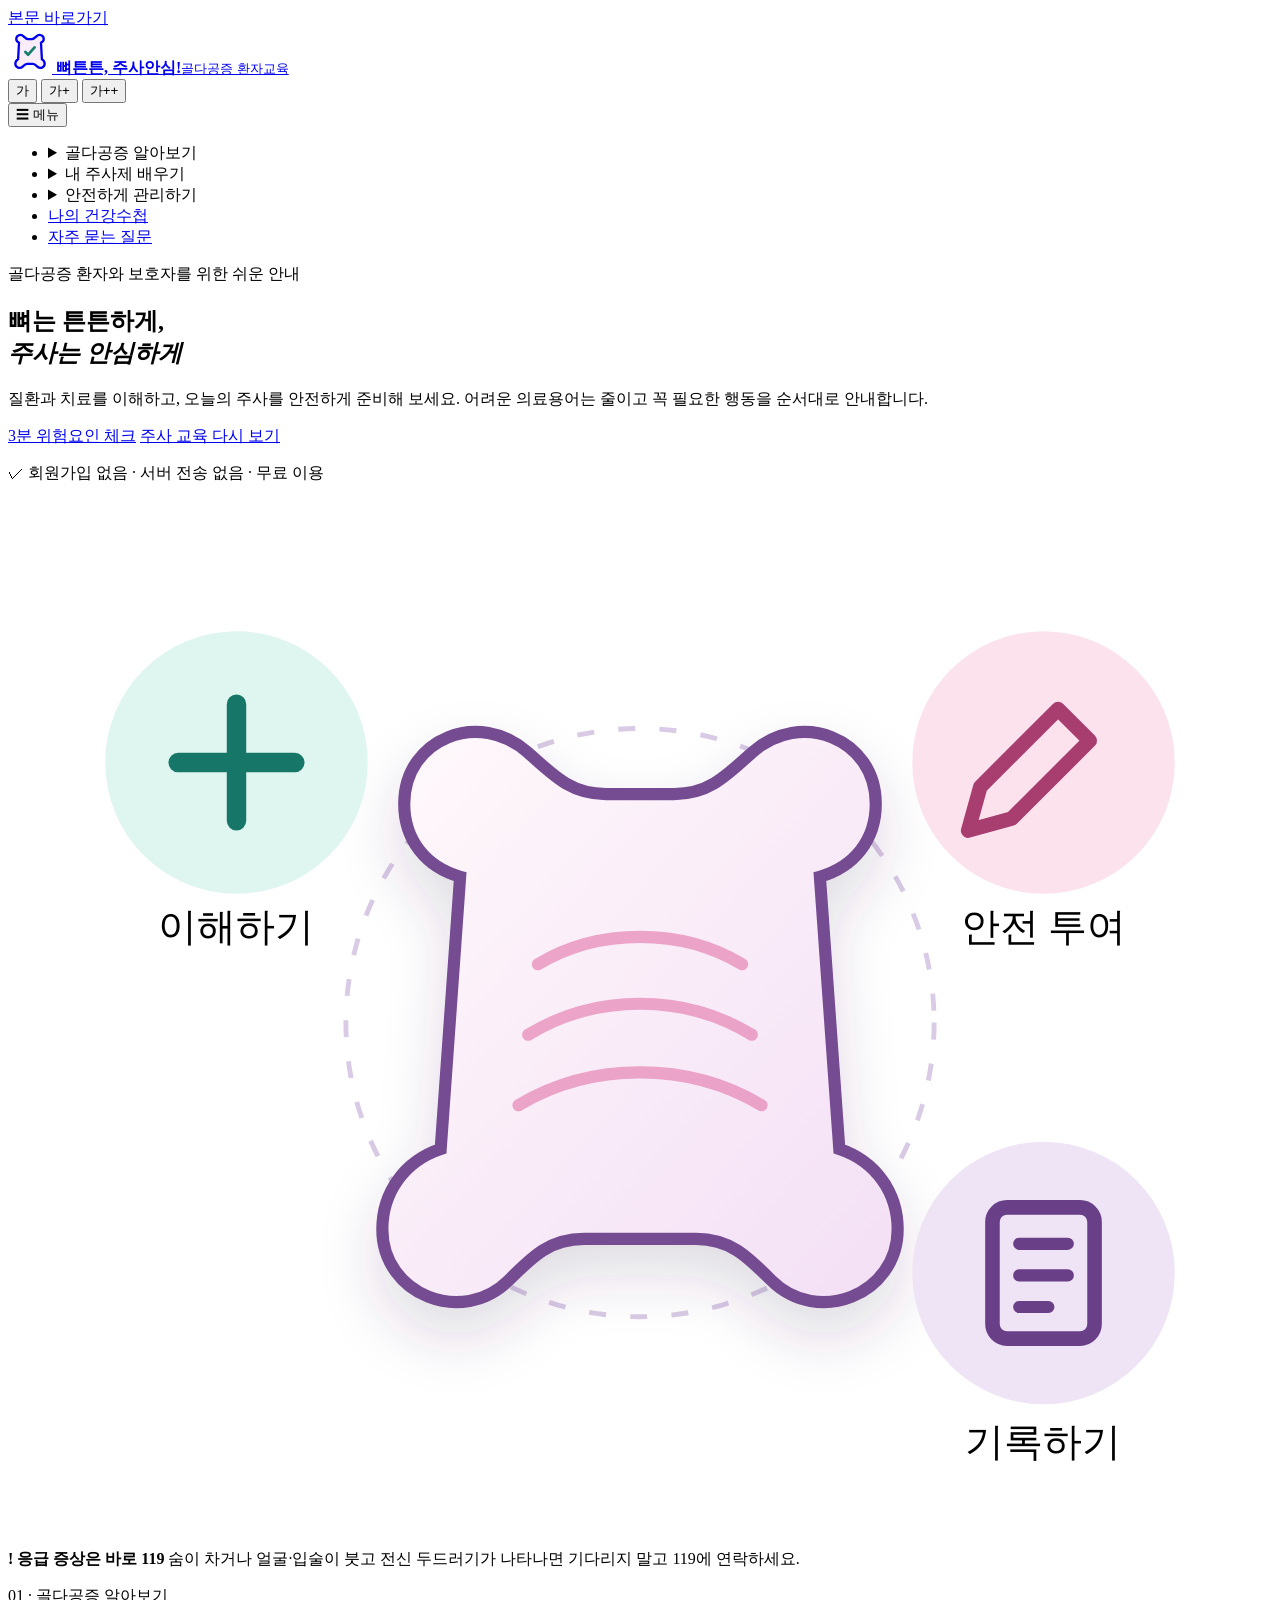
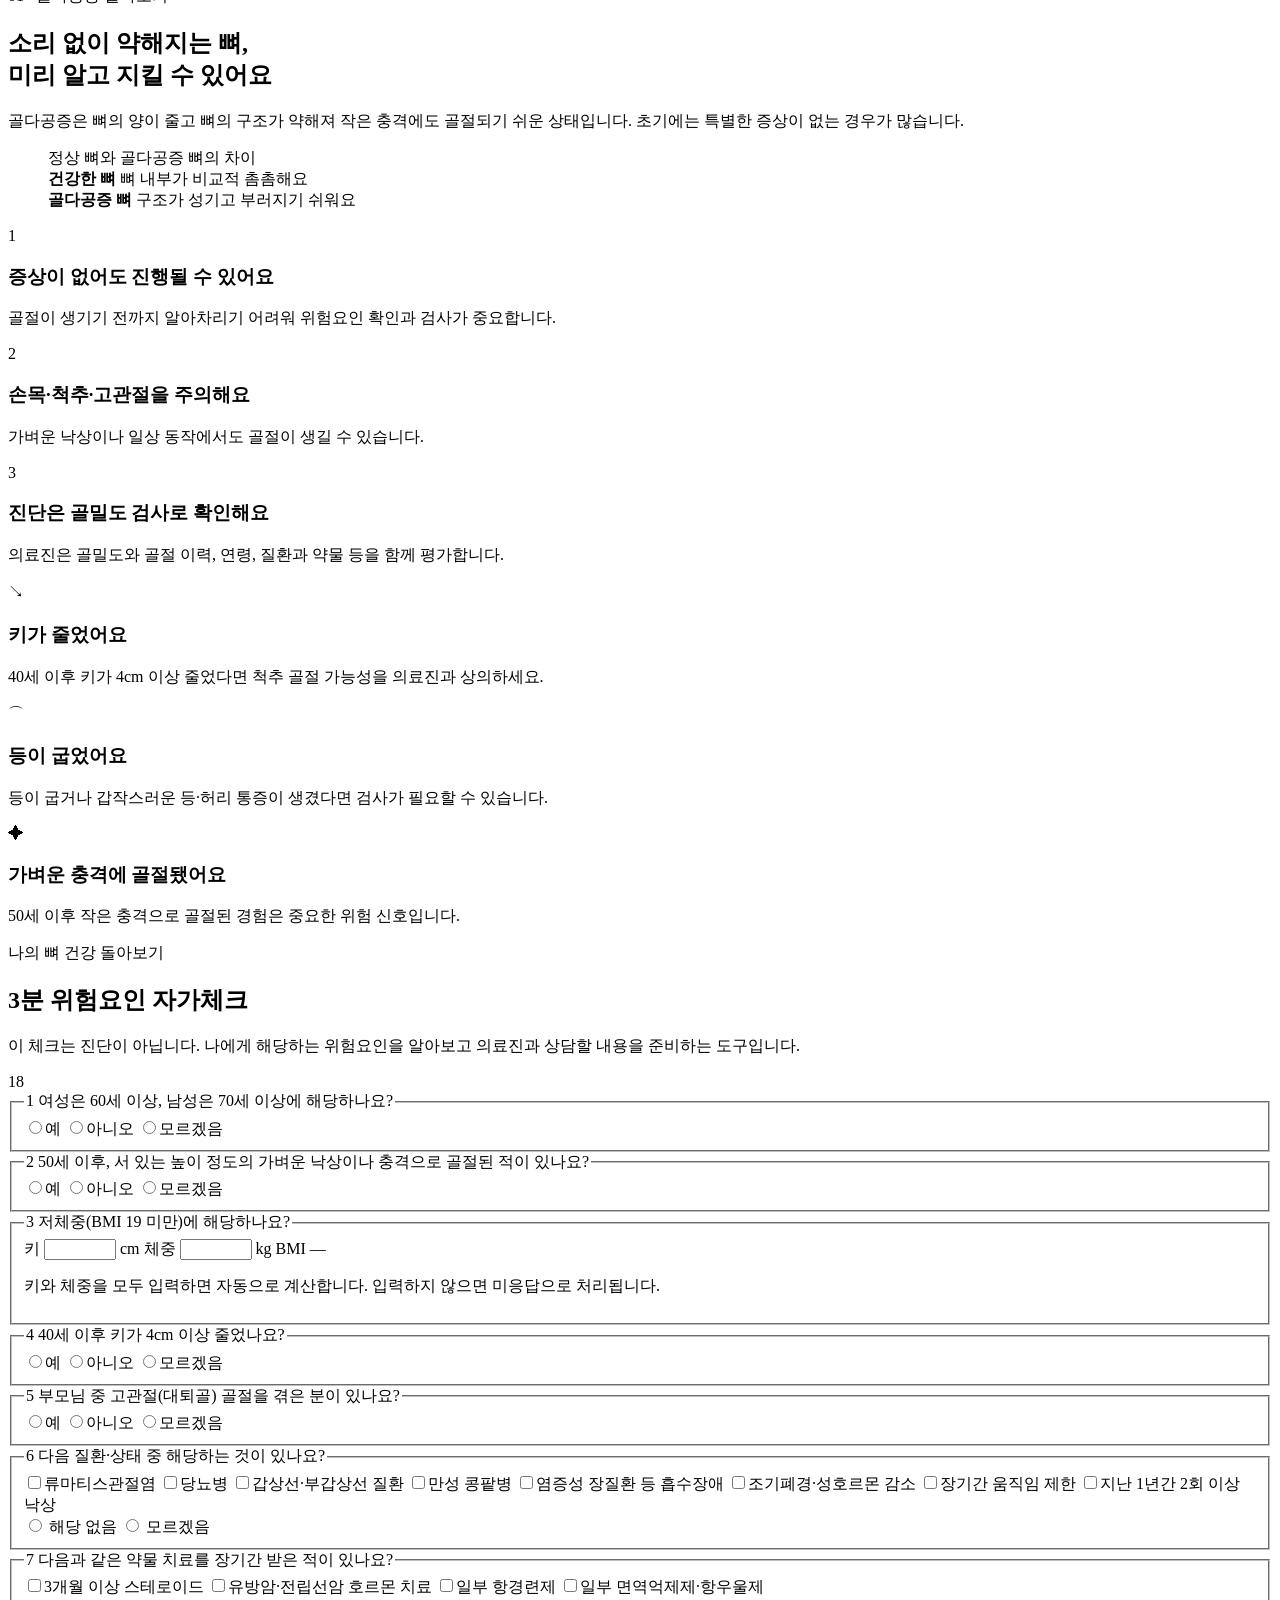
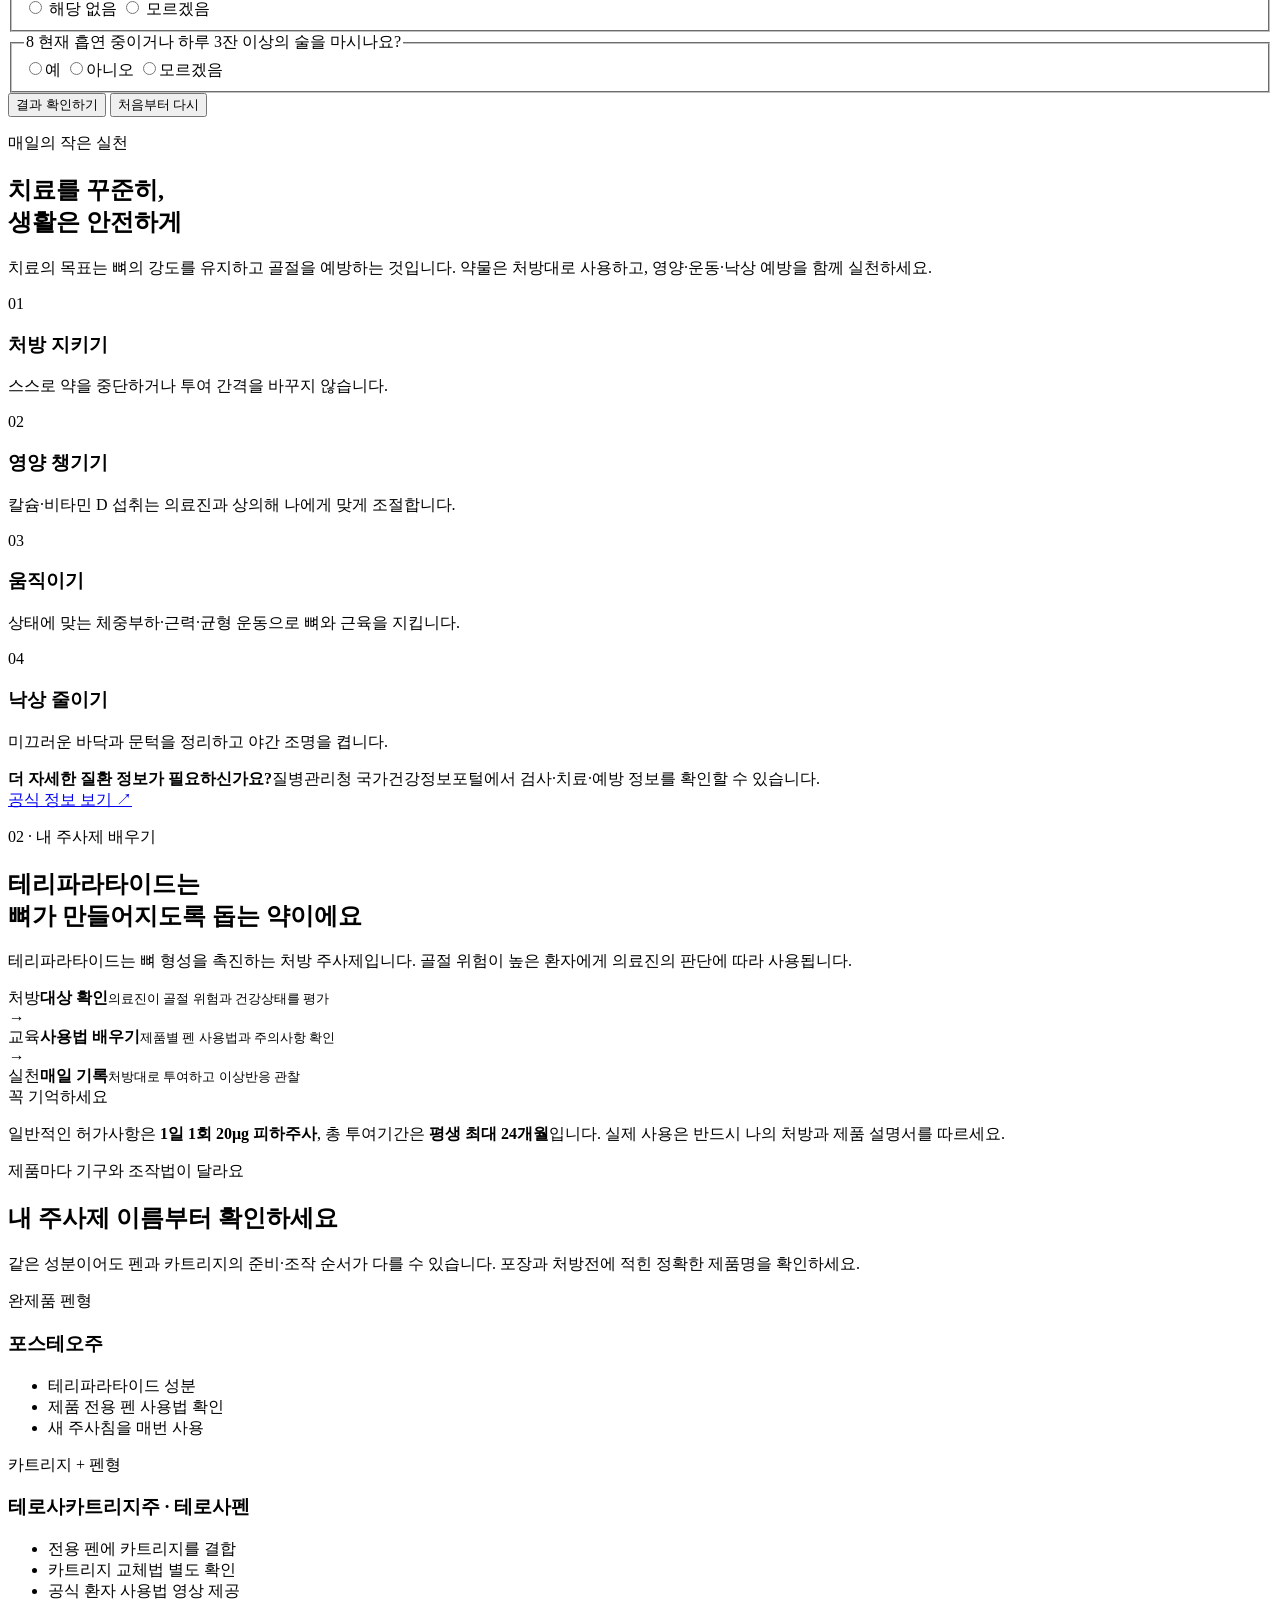
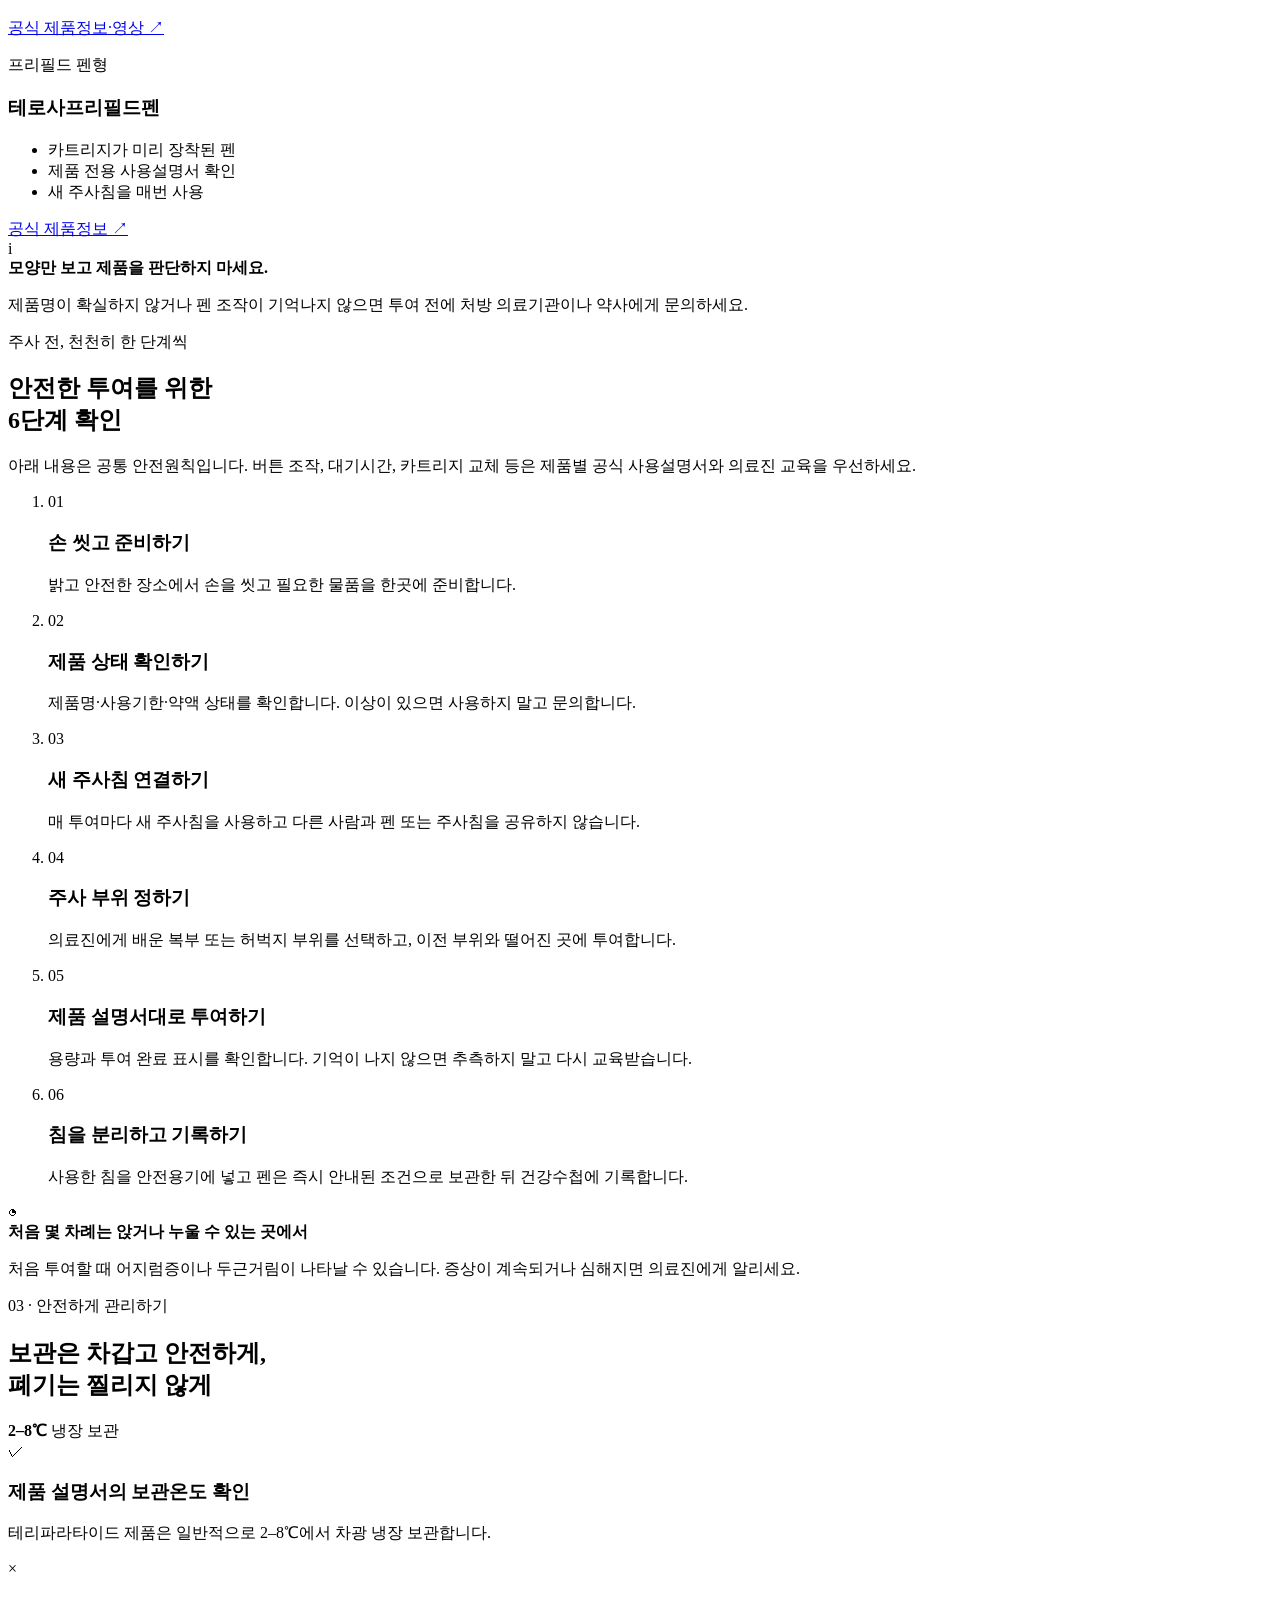
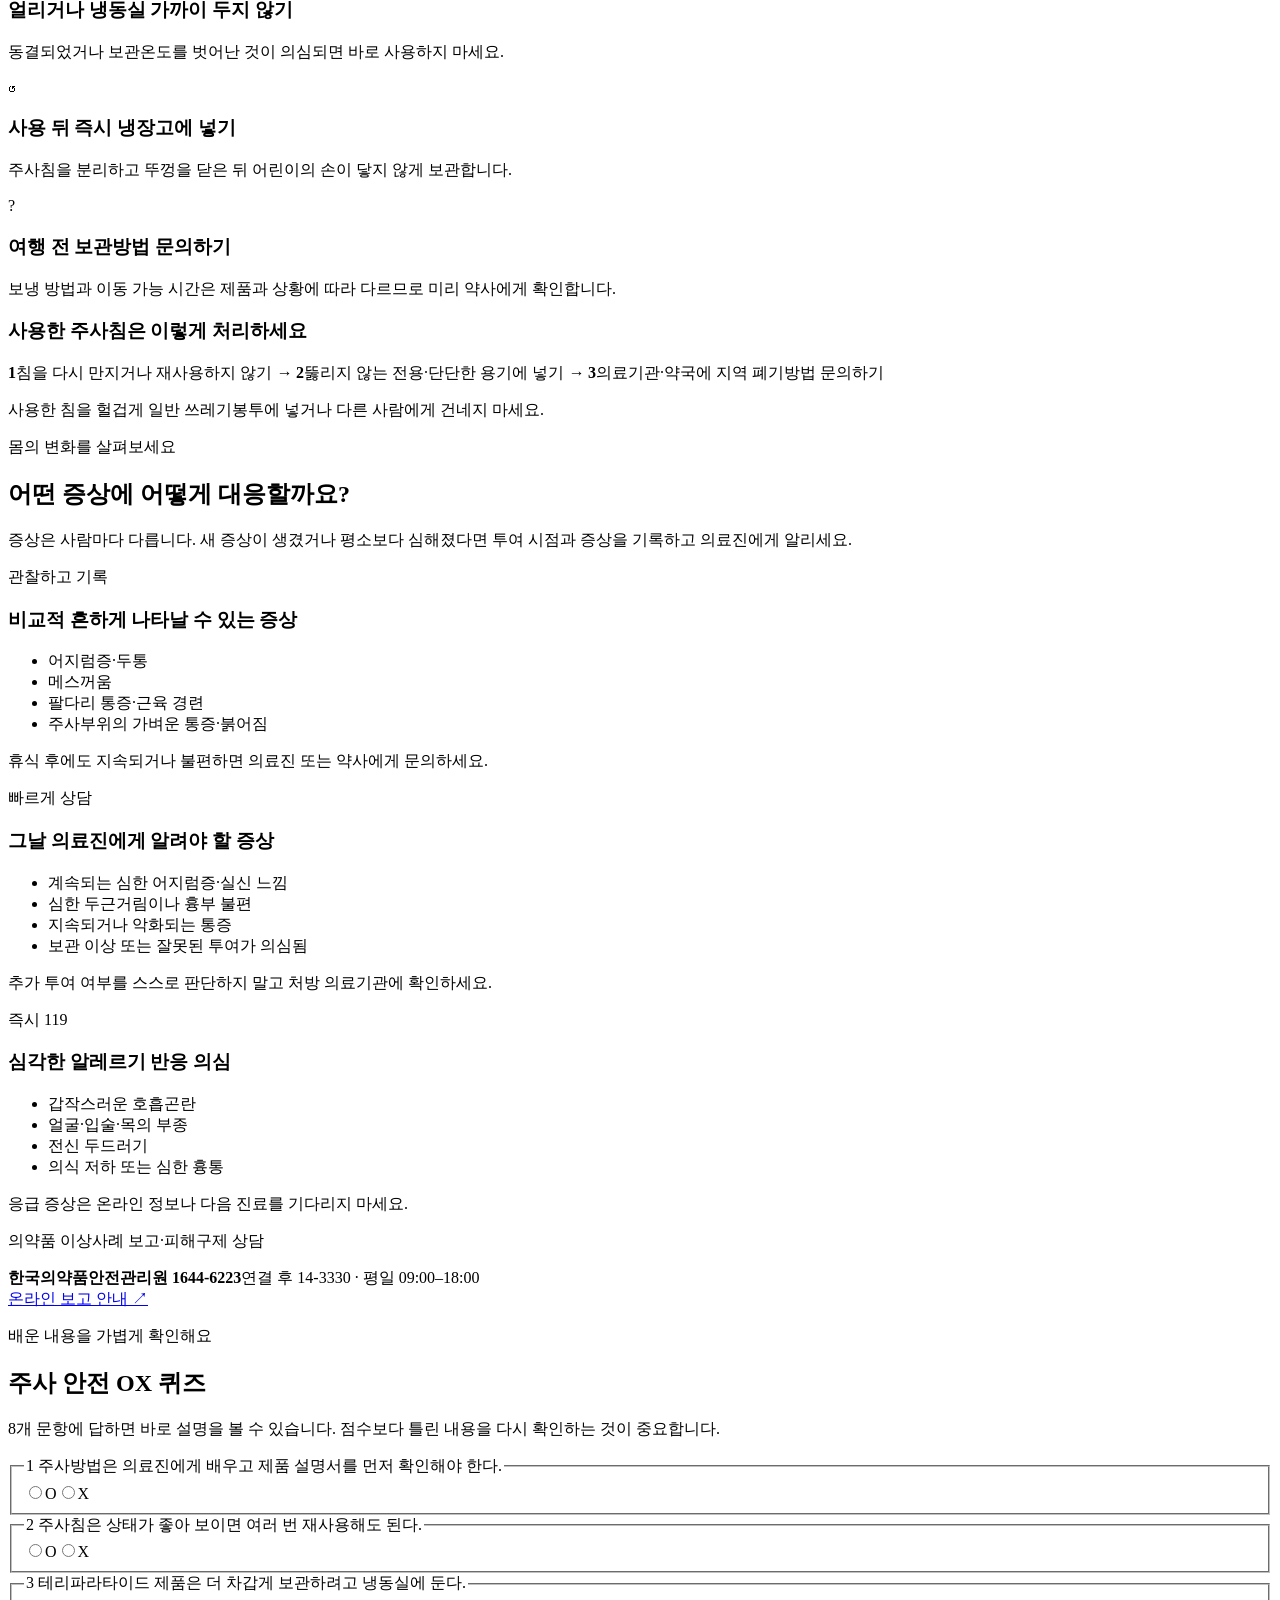
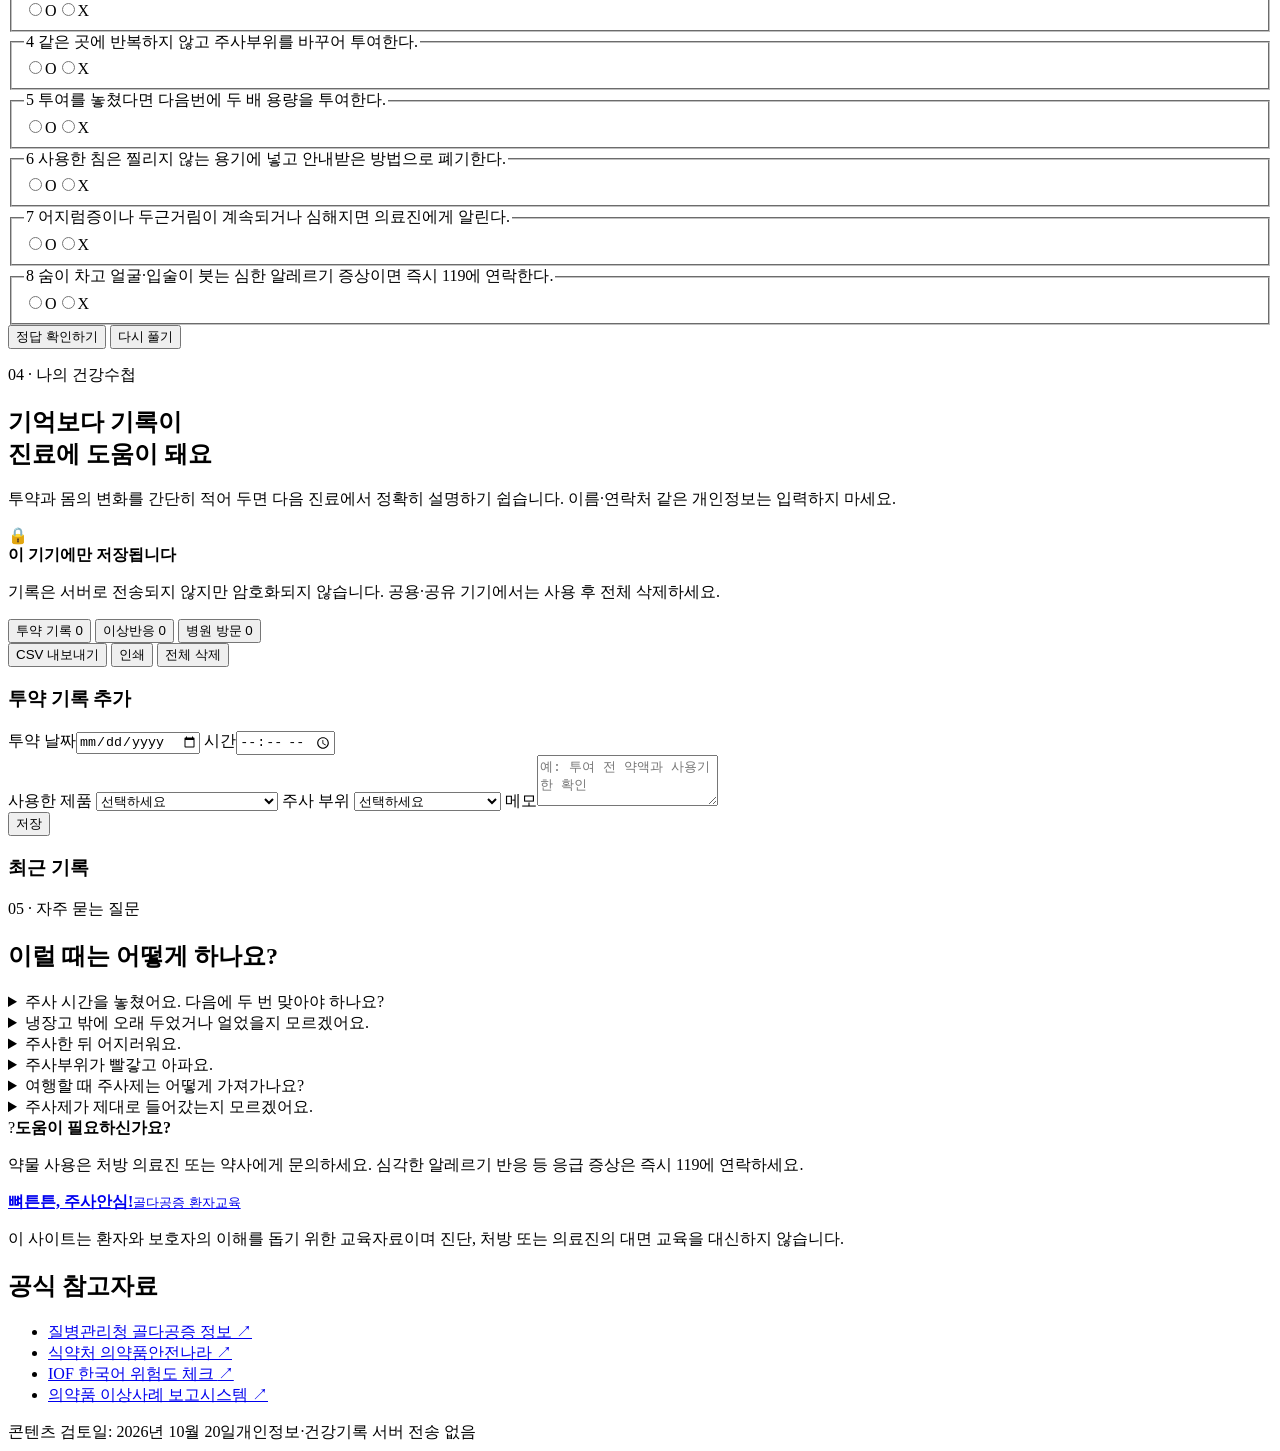
==== index.html @ 43f4665b "Add patient education page" ====
<!doctype html>
<html lang="ko">
<head>
  <meta charset="utf-8">
  <meta name="viewport" content="width=device-width, initial-scale=1">
  <meta name="description" content="골다공증과 테리파라타이드 자가주사 치료를 이해하고, 위험요인과 교육내용을 확인하며 건강기록을 관리하는 환자교육 사이트입니다.">
  <meta name="theme-color" content="#693f87">
  <meta name="color-scheme" content="light">
  <meta http-equiv="Content-Security-Policy" content="default-src 'self'; img-src 'self' data:; style-src 'self'; script-src 'self'; object-src 'none'; base-uri 'self'; form-action 'self'">
  <title>뼈튼튼, 주사안심! | 골다공증 환자교육</title>
  <link rel="icon" href="./assets/favicon.svg" type="image/svg+xml">
  <link rel="stylesheet" href="./assets/styles.css?v=20261020">
  <script src="./assets/app.js?v=20261020" defer></script>
</head>
<body>
  <a class="skip-link" href="#main-content">본문 바로가기</a>

  <header class="site-header">
    <div class="utility-bar shell">
      <a class="brand" href="#top" aria-label="뼈튼튼, 주사안심! 처음으로">
        <svg aria-hidden="true" viewBox="0 0 48 48" width="44" height="44">
          <path d="M17 8c-3-3-8-1-8 3 0 2 1 3 3 4l-1 18c-2 1-3 3-3 5 0 4 5 6 8 3 2-2 3-3 5-3h6c2 0 3 1 5 3 3 3 8 1 8-3 0-2-1-4-3-5l-1-18c2-1 3-2 3-4 0-4-5-6-8-3-2 2-3 3-5 3h-4c-2 0-3-1-5-3Z" fill="#f8edf9" stroke="currentColor" stroke-width="2.5"/>
          <path d="m19 25 3 3 7-8" fill="none" stroke="#19806d" stroke-width="3" stroke-linecap="round" stroke-linejoin="round"/>
        </svg>
        <span><strong>뼈튼튼, 주사안심!</strong><small>골다공증 환자교육</small></span>
      </a>

      <div class="page-tools" aria-label="화면 및 음성 도구">
        <div class="font-tools" role="group" aria-label="글자 크기">
          <button type="button" data-font-size="normal" aria-pressed="true">가</button>
          <button type="button" data-font-size="large" aria-pressed="false">가+</button>
          <button type="button" data-font-size="xlarge" aria-pressed="false">가++</button>
        </div>
        <button type="button" class="speak-button" id="speak-button" hidden>
          <span aria-hidden="true">🔊</span> 현재 내용 읽기
        </button>
        <button type="button" class="speak-stop" id="speak-stop" hidden>읽기 중지</button>
      </div>
    </div>

    <div class="nav-wrap">
      <div class="shell nav-inner">
        <button type="button" class="menu-toggle" id="menu-toggle" aria-expanded="false" aria-controls="primary-navigation">
          <span aria-hidden="true">☰</span> 메뉴
        </button>
        <nav id="primary-navigation" class="primary-nav" aria-label="주요 메뉴">
          <ul>
            <li>
              <details>
                <summary>골다공증 알아보기</summary>
                <div class="nav-submenu">
                  <a href="#understand">골다공증 이해하기</a>
                  <a href="#risk-check">나의 위험요인 확인</a>
                  <a href="#prevention">예방과 치료</a>
                </div>
              </details>
            </li>
            <li>
              <details>
                <summary>내 주사제 배우기</summary>
                <div class="nav-submenu">
                  <a href="#medicine">테리파라타이드란?</a>
                  <a href="#products">내 주사제 확인</a>
                  <a href="#injection">안전한 투여 순서</a>
                </div>
              </details>
            </li>
            <li>
              <details>
                <summary>안전하게 관리하기</summary>
                <div class="nav-submenu">
                  <a href="#storage">보관과 폐기</a>
                  <a href="#reactions">이상반응 관찰</a>
                  <a href="#knowledge-check">교육내용 확인</a>
                </div>
              </details>
            </li>
            <li><a class="nav-direct" href="#journal">나의 건강수첩</a></li>
            <li><a class="nav-direct" href="#faq">자주 묻는 질문</a></li>
          </ul>
        </nav>
      </div>
    </div>
  </header>

  <main id="main-content">
    <section class="hero" id="top" data-speak-title="처음 안내">
      <div class="shell hero-grid">
        <div class="hero-copy">
          <p class="eyebrow">골다공증 환자와 보호자를 위한 쉬운 안내</p>
          <h1>뼈는 튼튼하게,<br><em>주사는 안심하게</em></h1>
          <p class="hero-lead">질환과 치료를 이해하고, 오늘의 주사를 안전하게 준비해 보세요. 어려운 의료용어는 줄이고 꼭 필요한 행동을 순서대로 안내합니다.</p>
          <div class="hero-actions">
            <a class="button primary" href="#risk-check">3분 위험요인 체크</a>
            <a class="button secondary" href="#injection">주사 교육 다시 보기</a>
          </div>
          <p class="hero-note"><span aria-hidden="true">✓</span> 회원가입 없음 · 서버 전송 없음 · 무료 이용</p>
        </div>

        <div class="hero-visual" aria-label="튼튼한 뼈를 지키는 세 가지 행동을 나타낸 그림">
          <svg viewBox="0 0 520 430" role="img" aria-labelledby="hero-visual-title hero-visual-desc">
            <title id="hero-visual-title">뼈 건강 관리 안내</title>
            <desc id="hero-visual-desc">뼈 모양을 중심으로 이해하기, 안전하게 투여하기, 기록하기가 연결되어 있습니다.</desc>
            <defs>
              <linearGradient id="boneFill" x1="0" y1="0" x2="1" y2="1">
                <stop offset="0" stop-color="#fff9fb"/>
                <stop offset="1" stop-color="#f3dff5"/>
              </linearGradient>
              <filter id="shadow" x="-20%" y="-20%" width="140%" height="140%">
                <feDropShadow dx="0" dy="12" stdDeviation="12" flood-color="#412a57" flood-opacity=".16"/>
              </filter>
            </defs>
            <circle cx="260" cy="215" r="146" fill="#fff" opacity=".74"/>
            <circle cx="260" cy="215" r="121" fill="none" stroke="#d9cae5" stroke-width="2" stroke-dasharray="7 10"/>
            <g filter="url(#shadow)">
              <path d="M214 104c-20-18-51-6-51 21 0 15 9 26 23 30l-8 112c-15 5-24 18-24 33 0 27 33 40 52 21 10-10 17-17 31-17h46c14 0 21 7 31 17 19 19 52 6 52-21 0-15-9-28-24-33l-8-112c14-4 23-15 23-30 0-27-31-39-51-21-11 10-18 17-32 17h-28c-14 0-21-7-32-17Z" fill="url(#boneFill)" stroke="#754b91" stroke-width="5"/>
              <path d="M218 191c25-15 59-15 84 0M214 220c28-17 64-17 92 0M210 249c30-18 70-18 100 0" fill="none" stroke="#e78bb8" stroke-width="5" stroke-linecap="round" opacity=".75"/>
            </g>
            <g class="hero-badge">
              <circle cx="94" cy="108" r="54" fill="#dff5f0"/>
              <path d="M70 108h48M94 84v48" stroke="#167768" stroke-width="8" stroke-linecap="round"/>
              <text x="94" y="181" text-anchor="middle">이해하기</text>
            </g>
            <g class="hero-badge">
              <circle cx="426" cy="108" r="54" fill="#fce2ed"/>
              <path d="m400 118 32-32 13 13-32 32-18 5Z" fill="none" stroke="#a83d70" stroke-width="6" stroke-linejoin="round"/>
              <text x="426" y="181" text-anchor="middle">안전 투여</text>
            </g>
            <g class="hero-badge">
              <circle cx="426" cy="318" r="54" fill="#eee4f6"/>
              <rect x="405" y="291" width="42" height="54" rx="6" fill="none" stroke="#693f87" stroke-width="6"/>
              <path d="M416 306h20M416 319h20M416 332h12" stroke="#693f87" stroke-width="5" stroke-linecap="round"/>
              <text x="426" y="393" text-anchor="middle">기록하기</text>
            </g>
          </svg>
        </div>
      </div>
      <div class="shell emergency-strip" role="note">
        <strong><span aria-hidden="true">!</span> 응급 증상은 바로 119</strong>
        <span>숨이 차거나 얼굴·입술이 붓고 전신 두드러기가 나타나면 기다리지 말고 119에 연락하세요.</span>
      </div>
    </section>

    <section class="section section-blue" id="understand" data-speak-title="골다공증 이해하기">
      <div class="shell">
        <div class="section-heading">
          <p class="section-kicker">01 · 골다공증 알아보기</p>
          <h2>소리 없이 약해지는 뼈,<br>미리 알고 지킬 수 있어요</h2>
          <p>골다공증은 뼈의 양이 줄고 뼈의 구조가 약해져 작은 충격에도 골절되기 쉬운 상태입니다. 초기에는 특별한 증상이 없는 경우가 많습니다.</p>
        </div>

        <div class="bone-explainer">
          <figure class="bone-compare">
            <figcaption>정상 뼈와 골다공증 뼈의 차이</figcaption>
            <div class="bone-samples">
              <div>
                <div class="bone-sample healthy" aria-label="촘촘한 구조의 정상 뼈 모식도"></div>
                <strong>건강한 뼈</strong>
                <span>뼈 내부가 비교적 촘촘해요</span>
              </div>
              <div>
                <div class="bone-sample porous" aria-label="구멍이 크고 성긴 골다공증 뼈 모식도"></div>
                <strong>골다공증 뼈</strong>
                <span>구조가 성기고 부러지기 쉬워요</span>
              </div>
            </div>
          </figure>

          <div class="key-facts">
            <article>
              <span class="fact-number">1</span>
              <div><h3>증상이 없어도 진행될 수 있어요</h3><p>골절이 생기기 전까지 알아차리기 어려워 위험요인 확인과 검사가 중요합니다.</p></div>
            </article>
            <article>
              <span class="fact-number">2</span>
              <div><h3>손목·척추·고관절을 주의해요</h3><p>가벼운 낙상이나 일상 동작에서도 골절이 생길 수 있습니다.</p></div>
            </article>
            <article>
              <span class="fact-number">3</span>
              <div><h3>진단은 골밀도 검사로 확인해요</h3><p>의료진은 골밀도와 골절 이력, 연령, 질환과 약물 등을 함께 평가합니다.</p></div>
            </article>
          </div>
        </div>

        <div class="symptom-grid">
          <article class="signal-card">
            <span class="signal-icon" aria-hidden="true">↘</span>
            <h3>키가 줄었어요</h3>
            <p>40세 이후 키가 4cm 이상 줄었다면 척추 골절 가능성을 의료진과 상의하세요.</p>
          </article>
          <article class="signal-card">
            <span class="signal-icon" aria-hidden="true">⌒</span>
            <h3>등이 굽었어요</h3>
            <p>등이 굽거나 갑작스러운 등·허리 통증이 생겼다면 검사가 필요할 수 있습니다.</p>
          </article>
          <article class="signal-card">
            <span class="signal-icon" aria-hidden="true">✦</span>
            <h3>가벼운 충격에 골절됐어요</h3>
            <p>50세 이후 작은 충격으로 골절된 경험은 중요한 위험 신호입니다.</p>
          </article>
        </div>
      </div>
    </section>

    <section class="section risk-section" id="risk-check" data-speak-title="골다공증 위험요인 자가체크">
      <div class="shell narrow-shell">
        <div class="section-heading centered">
          <p class="section-kicker">나의 뼈 건강 돌아보기</p>
          <h2>3분 위험요인 자가체크</h2>
          <p>이 체크는 진단이 아닙니다. 나에게 해당하는 위험요인을 알아보고 의료진과 상담할 내용을 준비하는 도구입니다.</p>
        </div>

        <form id="risk-form" class="check-form" novalidate>
          <div class="check-progress" aria-hidden="true"><span>1</span><i></i><span>8</span></div>

          <fieldset class="question-card" data-risk-question data-label="연령">
            <legend><span>1</span> 여성은 60세 이상, 남성은 70세 이상에 해당하나요?</legend>
            <div class="segmented-control">
              <label><input type="radio" name="risk-age" value="yes"><span>예</span></label>
              <label><input type="radio" name="risk-age" value="no"><span>아니오</span></label>
              <label><input type="radio" name="risk-age" value="unknown"><span>모르겠음</span></label>
            </div>
          </fieldset>

          <fieldset class="question-card" data-risk-question data-label="50세 이후 골절 경험">
            <legend><span>2</span> 50세 이후, 서 있는 높이 정도의 가벼운 낙상이나 충격으로 골절된 적이 있나요?</legend>
            <div class="segmented-control">
              <label><input type="radio" name="risk-fracture" value="yes"><span>예</span></label>
              <label><input type="radio" name="risk-fracture" value="no"><span>아니오</span></label>
              <label><input type="radio" name="risk-fracture" value="unknown"><span>모르겠음</span></label>
            </div>
          </fieldset>

          <fieldset class="question-card bmi-question" data-risk-question data-label="저체중(BMI 19 미만)" data-type="bmi">
            <legend><span>3</span> 저체중(BMI 19 미만)에 해당하나요?</legend>
            <div class="bmi-inputs">
              <label>키 <span><input type="number" id="height-cm" min="80" max="250" step="0.1" inputmode="decimal" aria-describedby="bmi-help"> cm</span></label>
              <label>체중 <span><input type="number" id="weight-kg" min="20" max="300" step="0.1" inputmode="decimal" aria-describedby="bmi-help"> kg</span></label>
              <output id="bmi-output" for="height-cm weight-kg">BMI —</output>
            </div>
            <p class="field-help" id="bmi-help">키와 체중을 모두 입력하면 자동으로 계산합니다. 입력하지 않으면 미응답으로 처리됩니다.</p>
            <p class="field-error" id="bmi-error" role="alert" hidden></p>
          </fieldset>

          <fieldset class="question-card" data-risk-question data-label="40세 이후 4cm 이상 키 감소">
            <legend><span>4</span> 40세 이후 키가 4cm 이상 줄었나요?</legend>
            <div class="segmented-control">
              <label><input type="radio" name="risk-height-loss" value="yes"><span>예</span></label>
              <label><input type="radio" name="risk-height-loss" value="no"><span>아니오</span></label>
              <label><input type="radio" name="risk-height-loss" value="unknown"><span>모르겠음</span></label>
            </div>
          </fieldset>

          <fieldset class="question-card" data-risk-question data-label="부모님의 고관절 골절">
            <legend><span>5</span> 부모님 중 고관절(대퇴골) 골절을 겪은 분이 있나요?</legend>
            <div class="segmented-control">
              <label><input type="radio" name="risk-parent" value="yes"><span>예</span></label>
              <label><input type="radio" name="risk-parent" value="no"><span>아니오</span></label>
              <label><input type="radio" name="risk-parent" value="unknown"><span>모르겠음</span></label>
            </div>
          </fieldset>

          <fieldset class="question-card multi-question" data-risk-question data-label="관련 질환 또는 잦은 낙상" data-type="checkboxes">
            <legend><span>6</span> 다음 질환·상태 중 해당하는 것이 있나요?</legend>
            <div class="checkbox-grid">
              <label><input type="checkbox" value="류마티스관절염"><span>류마티스관절염</span></label>
              <label><input type="checkbox" value="당뇨병"><span>당뇨병</span></label>
              <label><input type="checkbox" value="갑상선·부갑상선 질환"><span>갑상선·부갑상선 질환</span></label>
              <label><input type="checkbox" value="만성 콩팥병"><span>만성 콩팥병</span></label>
              <label><input type="checkbox" value="소화기 흡수장애"><span>염증성 장질환 등 흡수장애</span></label>
              <label><input type="checkbox" value="조기폐경·성호르몬 감소"><span>조기폐경·성호르몬 감소</span></label>
              <label><input type="checkbox" value="장기간 움직임 제한"><span>장기간 움직임 제한</span></label>
              <label><input type="checkbox" value="지난 1년간 2회 이상 낙상"><span>지난 1년간 2회 이상 낙상</span></label>
            </div>
            <div class="question-status-options">
              <label><input type="radio" name="risk-condition-status" value="none"> 해당 없음</label>
              <label><input type="radio" name="risk-condition-status" value="unknown"> 모르겠음</label>
            </div>
          </fieldset>

          <fieldset class="question-card multi-question" data-risk-question data-label="뼈 건강에 영향을 줄 수 있는 장기 약물 치료" data-type="checkboxes">
            <legend><span>7</span> 다음과 같은 약물 치료를 장기간 받은 적이 있나요?</legend>
            <div class="checkbox-grid">
              <label><input type="checkbox" value="3개월 이상 스테로이드"><span>3개월 이상 스테로이드</span></label>
              <label><input type="checkbox" value="유방암·전립선암 호르몬 치료"><span>유방암·전립선암 호르몬 치료</span></label>
              <label><input type="checkbox" value="일부 항경련제"><span>일부 항경련제</span></label>
              <label><input type="checkbox" value="일부 면역억제제·항우울제"><span>일부 면역억제제·항우울제</span></label>
            </div>
            <div class="question-status-options">
              <label><input type="radio" name="risk-medication-status" value="none"> 해당 없음</label>
              <label><input type="radio" name="risk-medication-status" value="unknown"> 모르겠음</label>
            </div>
          </fieldset>

          <fieldset class="question-card" data-risk-question data-label="흡연 또는 과음">
            <legend><span>8</span> 현재 흡연 중이거나 하루 3잔 이상의 술을 마시나요?</legend>
            <div class="segmented-control">
              <label><input type="radio" name="risk-lifestyle" value="yes"><span>예</span></label>
              <label><input type="radio" name="risk-lifestyle" value="no"><span>아니오</span></label>
              <label><input type="radio" name="risk-lifestyle" value="unknown"><span>모르겠음</span></label>
            </div>
          </fieldset>

          <div class="form-actions">
            <button class="button primary" type="submit">결과 확인하기</button>
            <button class="button ghost" type="reset">처음부터 다시</button>
          </div>
        </form>

        <div id="risk-result" class="result-panel" role="status" aria-live="polite" tabindex="-1" hidden></div>
      </div>
    </section>

    <section class="section" id="prevention" data-speak-title="예방과 치료">
      <div class="shell">
        <div class="section-heading split-heading">
          <div>
            <p class="section-kicker">매일의 작은 실천</p>
            <h2>치료를 꾸준히,<br>생활은 안전하게</h2>
          </div>
          <p>치료의 목표는 뼈의 강도를 유지하고 골절을 예방하는 것입니다. 약물은 처방대로 사용하고, 영양·운동·낙상 예방을 함께 실천하세요.</p>
        </div>

        <div class="care-path">
          <article><span aria-hidden="true">01</span><h3>처방 지키기</h3><p>스스로 약을 중단하거나 투여 간격을 바꾸지 않습니다.</p></article>
          <article><span aria-hidden="true">02</span><h3>영양 챙기기</h3><p>칼슘·비타민 D 섭취는 의료진과 상의해 나에게 맞게 조절합니다.</p></article>
          <article><span aria-hidden="true">03</span><h3>움직이기</h3><p>상태에 맞는 체중부하·근력·균형 운동으로 뼈와 근육을 지킵니다.</p></article>
          <article><span aria-hidden="true">04</span><h3>낙상 줄이기</h3><p>미끄러운 바닥과 문턱을 정리하고 야간 조명을 켭니다.</p></article>
        </div>
        <aside class="source-callout">
          <div><strong>더 자세한 질환 정보가 필요하신가요?</strong><span>질병관리청 국가건강정보포털에서 검사·치료·예방 정보를 확인할 수 있습니다.</span></div>
          <a class="text-link" href="https://health.kdca.go.kr/healthinfo/biz/health/gnrlzHealthInfo/gnrlzHealthInfo/gnrlzHealthInfoView.do?cntnts_sn=5833" target="_blank" rel="noopener noreferrer">공식 정보 보기 <span aria-hidden="true">↗</span></a>
        </aside>
      </div>
    </section>

    <section class="section section-purple" id="medicine" data-speak-title="테리파라타이드 알아보기">
      <div class="shell">
        <div class="section-heading">
          <p class="section-kicker">02 · 내 주사제 배우기</p>
          <h2>테리파라타이드는<br>뼈가 만들어지도록 돕는 약이에요</h2>
          <p>테리파라타이드는 뼈 형성을 촉진하는 처방 주사제입니다. 골절 위험이 높은 환자에게 의료진의 판단에 따라 사용됩니다.</p>
        </div>

        <div class="medicine-story">
          <div class="medicine-flow" aria-label="테리파라타이드 치료 흐름">
            <div><span aria-hidden="true">처방</span><strong>대상 확인</strong><small>의료진이 골절 위험과 건강상태를 평가</small></div>
            <i aria-hidden="true">→</i>
            <div><span aria-hidden="true">교육</span><strong>사용법 배우기</strong><small>제품별 펜 사용법과 주의사항 확인</small></div>
            <i aria-hidden="true">→</i>
            <div><span aria-hidden="true">실천</span><strong>매일 기록</strong><small>처방대로 투여하고 이상반응 관찰</small></div>
          </div>
          <aside class="medicine-key">
            <span>꼭 기억하세요</span>
            <p>일반적인 허가사항은 <strong>1일 1회 20μg 피하주사</strong>, 총 투여기간은 <strong>평생 최대 24개월</strong>입니다. 실제 사용은 반드시 나의 처방과 제품 설명서를 따르세요.</p>
          </aside>
        </div>
      </div>
    </section>

    <section class="section products-section" id="products" data-speak-title="내 주사제 확인하기">
      <div class="shell">
        <div class="section-heading centered">
          <p class="section-kicker">제품마다 기구와 조작법이 달라요</p>
          <h2>내 주사제 이름부터 확인하세요</h2>
          <p>같은 성분이어도 펜과 카트리지의 준비·조작 순서가 다를 수 있습니다. 포장과 처방전에 적힌 정확한 제품명을 확인하세요.</p>
        </div>

        <div class="product-compare">
          <article>
            <div class="pen-illustration single" aria-hidden="true"><i></i><b></b></div>
            <p class="product-type">완제품 펜형</p>
            <h3>포스테오주</h3>
            <ul>
              <li>테리파라타이드 성분</li>
              <li>제품 전용 펜 사용법 확인</li>
              <li>새 주사침을 매번 사용</li>
            </ul>
          </article>
          <article>
            <div class="pen-illustration cartridge" aria-hidden="true"><i></i><b></b><em></em></div>
            <p class="product-type">카트리지 + 펜형</p>
            <h3>테로사카트리지주 · 테로사펜</h3>
            <ul>
              <li>전용 펜에 카트리지를 결합</li>
              <li>카트리지 교체법 별도 확인</li>
              <li>공식 환자 사용법 영상 제공</li>
            </ul>
            <a class="text-link" href="https://www.daewonpharm.com/products/sub02_01_view.jsp?PRD_NO=1343&amp;lang=1&amp;mb=02&amp;mm=22&amp;ms=211" target="_blank" rel="noopener noreferrer">공식 제품정보·영상 <span aria-hidden="true">↗</span></a>
          </article>
          <article>
            <div class="pen-illustration single teal" aria-hidden="true"><i></i><b></b></div>
            <p class="product-type">프리필드 펜형</p>
            <h3>테로사프리필드펜</h3>
            <ul>
              <li>카트리지가 미리 장착된 펜</li>
              <li>제품 전용 사용설명서 확인</li>
              <li>새 주사침을 매번 사용</li>
            </ul>
            <a class="text-link" href="https://www.daewonpharm.com/products/sub02_01_prn.jsp?PRD_NO=1528&amp;lang=1&amp;mb=02&amp;mm=22&amp;ms=211" target="_blank" rel="noopener noreferrer">공식 제품정보 <span aria-hidden="true">↗</span></a>
          </article>
        </div>

        <div class="safety-rule" role="note">
          <span class="rule-icon" aria-hidden="true">i</span>
          <div><strong>모양만 보고 제품을 판단하지 마세요.</strong><p>제품명이 확실하지 않거나 펜 조작이 기억나지 않으면 투여 전에 처방 의료기관이나 약사에게 문의하세요.</p></div>
        </div>
      </div>
    </section>

    <section class="section injection-section" id="injection" data-speak-title="안전한 주사 순서">
      <div class="shell">
        <div class="section-heading split-heading">
          <div>
            <p class="section-kicker">주사 전, 천천히 한 단계씩</p>
            <h2>안전한 투여를 위한<br>6단계 확인</h2>
          </div>
          <p>아래 내용은 공통 안전원칙입니다. 버튼 조작, 대기시간, 카트리지 교체 등은 제품별 공식 사용설명서와 의료진 교육을 우선하세요.</p>
        </div>

        <ol class="injection-steps">
          <li><span>01</span><div><h3>손 씻고 준비하기</h3><p>밝고 안전한 장소에서 손을 씻고 필요한 물품을 한곳에 준비합니다.</p></div></li>
          <li><span>02</span><div><h3>제품 상태 확인하기</h3><p>제품명·사용기한·약액 상태를 확인합니다. 이상이 있으면 사용하지 말고 문의합니다.</p></div></li>
          <li><span>03</span><div><h3>새 주사침 연결하기</h3><p>매 투여마다 새 주사침을 사용하고 다른 사람과 펜 또는 주사침을 공유하지 않습니다.</p></div></li>
          <li><span>04</span><div><h3>주사 부위 정하기</h3><p>의료진에게 배운 복부 또는 허벅지 부위를 선택하고, 이전 부위와 떨어진 곳에 투여합니다.</p></div></li>
          <li><span>05</span><div><h3>제품 설명서대로 투여하기</h3><p>용량과 투여 완료 표시를 확인합니다. 기억이 나지 않으면 추측하지 말고 다시 교육받습니다.</p></div></li>
          <li><span>06</span><div><h3>침을 분리하고 기록하기</h3><p>사용한 침을 안전용기에 넣고 펜은 즉시 안내된 조건으로 보관한 뒤 건강수첩에 기록합니다.</p></div></li>
        </ol>

        <div class="first-dose-note">
          <span aria-hidden="true">◔</span>
          <div><strong>처음 몇 차례는 앉거나 누울 수 있는 곳에서</strong><p>처음 투여할 때 어지럼증이나 두근거림이 나타날 수 있습니다. 증상이 계속되거나 심해지면 의료진에게 알리세요.</p></div>
        </div>
      </div>
    </section>

    <section class="section section-mint" id="storage" data-speak-title="보관과 폐기">
      <div class="shell">
        <div class="section-heading">
          <p class="section-kicker">03 · 안전하게 관리하기</p>
          <h2>보관은 차갑고 안전하게,<br>폐기는 찔리지 않게</h2>
        </div>

        <div class="storage-layout">
          <div class="fridge-visual" aria-label="섭씨 2도에서 8도 사이 냉장 보관">
            <div class="thermometer" aria-hidden="true"><i></i></div>
            <strong>2–8℃</strong>
            <span>냉장 보관</span>
          </div>
          <div class="storage-rules">
            <article><span aria-hidden="true">✓</span><div><h3>제품 설명서의 보관온도 확인</h3><p>테리파라타이드 제품은 일반적으로 2–8℃에서 차광 냉장 보관합니다.</p></div></article>
            <article><span aria-hidden="true">×</span><div><h3>얼리거나 냉동실 가까이 두지 않기</h3><p>동결되었거나 보관온도를 벗어난 것이 의심되면 바로 사용하지 마세요.</p></div></article>
            <article><span aria-hidden="true">↺</span><div><h3>사용 뒤 즉시 냉장고에 넣기</h3><p>주사침을 분리하고 뚜껑을 닫은 뒤 어린이의 손이 닿지 않게 보관합니다.</p></div></article>
            <article><span aria-hidden="true">?</span><div><h3>여행 전 보관방법 문의하기</h3><p>보냉 방법과 이동 가능 시간은 제품과 상황에 따라 다르므로 미리 약사에게 확인합니다.</p></div></article>
          </div>
        </div>

        <div class="disposal-flow">
          <h3>사용한 주사침은 이렇게 처리하세요</h3>
          <div>
            <span><b>1</b>침을 다시 만지거나 재사용하지 않기</span>
            <i aria-hidden="true">→</i>
            <span><b>2</b>뚫리지 않는 전용·단단한 용기에 넣기</span>
            <i aria-hidden="true">→</i>
            <span><b>3</b>의료기관·약국에 지역 폐기방법 문의하기</span>
          </div>
          <p>사용한 침을 헐겁게 일반 쓰레기봉투에 넣거나 다른 사람에게 건네지 마세요.</p>
        </div>
      </div>
    </section>

    <section class="section reactions-section" id="reactions" data-speak-title="이상반응 관찰하기">
      <div class="shell">
        <div class="section-heading centered">
          <p class="section-kicker">몸의 변화를 살펴보세요</p>
          <h2>어떤 증상에 어떻게 대응할까요?</h2>
          <p>증상은 사람마다 다릅니다. 새 증상이 생겼거나 평소보다 심해졌다면 투여 시점과 증상을 기록하고 의료진에게 알리세요.</p>
        </div>

        <div class="reaction-levels">
          <article class="level-observe">
            <span class="level-label">관찰하고 기록</span>
            <h3>비교적 흔하게 나타날 수 있는 증상</h3>
            <ul><li>어지럼증·두통</li><li>메스꺼움</li><li>팔다리 통증·근육 경련</li><li>주사부위의 가벼운 통증·붉어짐</li></ul>
            <p>휴식 후에도 지속되거나 불편하면 의료진 또는 약사에게 문의하세요.</p>
          </article>
          <article class="level-consult">
            <span class="level-label">빠르게 상담</span>
            <h3>그날 의료진에게 알려야 할 증상</h3>
            <ul><li>계속되는 심한 어지럼증·실신 느낌</li><li>심한 두근거림이나 흉부 불편</li><li>지속되거나 악화되는 통증</li><li>보관 이상 또는 잘못된 투여가 의심됨</li></ul>
            <p>추가 투여 여부를 스스로 판단하지 말고 처방 의료기관에 확인하세요.</p>
          </article>
          <article class="level-emergency">
            <span class="level-label">즉시 119</span>
            <h3>심각한 알레르기 반응 의심</h3>
            <ul><li>갑작스러운 호흡곤란</li><li>얼굴·입술·목의 부종</li><li>전신 두드러기</li><li>의식 저하 또는 심한 흉통</li></ul>
            <p>응급 증상은 온라인 정보나 다음 진료를 기다리지 마세요.</p>
          </article>
        </div>

        <aside class="report-callout">
          <div><p class="eyebrow">의약품 이상사례 보고·피해구제 상담</p><strong>한국의약품안전관리원 1644-6223</strong><span>연결 후 14-3330 · 평일 09:00–18:00</span></div>
          <a class="button secondary" href="https://kaers.drugsafe.or.kr/main.do" target="_blank" rel="noopener noreferrer">온라인 보고 안내 <span aria-hidden="true">↗</span></a>
        </aside>
      </div>
    </section>

    <section class="section knowledge-section" id="knowledge-check" data-speak-title="교육내용 이해도 확인">
      <div class="shell narrow-shell">
        <div class="section-heading centered">
          <p class="section-kicker">배운 내용을 가볍게 확인해요</p>
          <h2>주사 안전 OX 퀴즈</h2>
          <p>8개 문항에 답하면 바로 설명을 볼 수 있습니다. 점수보다 틀린 내용을 다시 확인하는 것이 중요합니다.</p>
        </div>

        <form id="knowledge-form" class="quiz-form" novalidate>
          <fieldset data-answer="o" data-learn="#injection">
            <legend><span>1</span> 주사방법은 의료진에게 배우고 제품 설명서를 먼저 확인해야 한다.</legend>
            <div><label><input type="radio" name="quiz-1" value="o"><span>O</span></label><label><input type="radio" name="quiz-1" value="x"><span>X</span></label></div>
            <p class="quiz-feedback" hidden></p>
          </fieldset>
          <fieldset data-answer="x" data-learn="#injection">
            <legend><span>2</span> 주사침은 상태가 좋아 보이면 여러 번 재사용해도 된다.</legend>
            <div><label><input type="radio" name="quiz-2" value="o"><span>O</span></label><label><input type="radio" name="quiz-2" value="x"><span>X</span></label></div>
            <p class="quiz-feedback" hidden></p>
          </fieldset>
          <fieldset data-answer="x" data-learn="#storage">
            <legend><span>3</span> 테리파라타이드 제품은 더 차갑게 보관하려고 냉동실에 둔다.</legend>
            <div><label><input type="radio" name="quiz-3" value="o"><span>O</span></label><label><input type="radio" name="quiz-3" value="x"><span>X</span></label></div>
            <p class="quiz-feedback" hidden></p>
          </fieldset>
          <fieldset data-answer="o" data-learn="#injection">
            <legend><span>4</span> 같은 곳에 반복하지 않고 주사부위를 바꾸어 투여한다.</legend>
            <div><label><input type="radio" name="quiz-4" value="o"><span>O</span></label><label><input type="radio" name="quiz-4" value="x"><span>X</span></label></div>
            <p class="quiz-feedback" hidden></p>
          </fieldset>
          <fieldset data-answer="x" data-learn="#faq">
            <legend><span>5</span> 투여를 놓쳤다면 다음번에 두 배 용량을 투여한다.</legend>
            <div><label><input type="radio" name="quiz-5" value="o"><span>O</span></label><label><input type="radio" name="quiz-5" value="x"><span>X</span></label></div>
            <p class="quiz-feedback" hidden></p>
          </fieldset>
          <fieldset data-answer="o" data-learn="#storage">
            <legend><span>6</span> 사용한 침은 찔리지 않는 용기에 넣고 안내받은 방법으로 폐기한다.</legend>
            <div><label><input type="radio" name="quiz-6" value="o"><span>O</span></label><label><input type="radio" name="quiz-6" value="x"><span>X</span></label></div>
            <p class="quiz-feedback" hidden></p>
          </fieldset>
          <fieldset data-answer="o" data-learn="#reactions">
            <legend><span>7</span> 어지럼증이나 두근거림이 계속되거나 심해지면 의료진에게 알린다.</legend>
            <div><label><input type="radio" name="quiz-7" value="o"><span>O</span></label><label><input type="radio" name="quiz-7" value="x"><span>X</span></label></div>
            <p class="quiz-feedback" hidden></p>
          </fieldset>
          <fieldset data-answer="o" data-learn="#reactions">
            <legend><span>8</span> 숨이 차고 얼굴·입술이 붓는 심한 알레르기 증상이면 즉시 119에 연락한다.</legend>
            <div><label><input type="radio" name="quiz-8" value="o"><span>O</span></label><label><input type="radio" name="quiz-8" value="x"><span>X</span></label></div>
            <p class="quiz-feedback" hidden></p>
          </fieldset>
          <p id="quiz-error" class="form-error" role="alert" hidden></p>
          <div class="form-actions">
            <button class="button primary" type="submit">정답 확인하기</button>
            <button class="button ghost" type="reset">다시 풀기</button>
          </div>
        </form>
        <div id="quiz-result" class="result-panel" role="status" aria-live="polite" tabindex="-1" hidden></div>
      </div>
    </section>

    <section class="section journal-section" id="journal" data-speak-title="나의 건강수첩">
      <div class="shell">
        <div class="section-heading split-heading">
          <div>
            <p class="section-kicker">04 · 나의 건강수첩</p>
            <h2>기억보다 기록이<br>진료에 도움이 돼요</h2>
          </div>
          <p>투약과 몸의 변화를 간단히 적어 두면 다음 진료에서 정확히 설명하기 쉽습니다. 이름·연락처 같은 개인정보는 입력하지 마세요.</p>
        </div>

        <div class="privacy-banner" id="privacy-banner" role="note">
          <span aria-hidden="true">🔒</span>
          <div><strong>이 기기에만 저장됩니다</strong><p>기록은 서버로 전송되지 않지만 암호화되지 않습니다. 공용·공유 기기에서는 사용 후 전체 삭제하세요.</p></div>
        </div>
        <div class="storage-warning" id="storage-warning" role="alert" hidden>
          브라우저 저장소를 사용할 수 없어 현재 접속 중에만 기록이 유지됩니다. 페이지를 닫기 전에 CSV로 내보내세요.
        </div>

        <div class="journal-toolbar">
          <div class="journal-tabs" role="tablist" aria-label="건강수첩 기록 종류">
            <button type="button" role="tab" id="tab-injections" aria-controls="panel-injections" aria-selected="true" data-journal-tab="injections">투약 기록 <span data-count="injections">0</span></button>
            <button type="button" role="tab" id="tab-reactions" aria-controls="panel-reactions" aria-selected="false" tabindex="-1" data-journal-tab="reactions">이상반응 <span data-count="reactions">0</span></button>
            <button type="button" role="tab" id="tab-visits" aria-controls="panel-visits" aria-selected="false" tabindex="-1" data-journal-tab="visits">병원 방문 <span data-count="visits">0</span></button>
          </div>
          <div class="journal-actions">
            <button type="button" class="button small secondary" id="export-journal">CSV 내보내기</button>
            <button type="button" class="button small ghost" id="print-journal">인쇄</button>
            <button type="button" class="button small danger-ghost" id="clear-journal">전체 삭제</button>
          </div>
        </div>

        <div class="journal-panel" id="panel-injections" role="tabpanel" aria-labelledby="tab-injections" data-journal-panel="injections">
          <div class="journal-grid">
            <form id="injection-form" class="entry-form">
              <input type="hidden" name="record-id">
              <h3>투약 기록 추가</h3>
              <div class="field-row">
                <label>투약 날짜<input type="date" name="date" required></label>
                <label>시간<input type="time" name="time"></label>
              </div>
              <label>사용한 제품
                <select name="product" required>
                  <option value="">선택하세요</option>
                  <option>포스테오주</option>
                  <option>테로사카트리지주·테로사펜</option>
                  <option>테로사프리필드펜</option>
                  <option>기타·모름</option>
                </select>
              </label>
              <label>주사 부위
                <select name="site" required>
                  <option value="">선택하세요</option>
                  <option>복부 왼쪽</option><option>복부 오른쪽</option>
                  <option>허벅지 왼쪽</option><option>허벅지 오른쪽</option>
                  <option>의료진이 지정한 부위</option><option>기록하지 않음</option>
                </select>
              </label>
              <label>메모<textarea name="note" maxlength="200" rows="3" placeholder="예: 투여 전 약액과 사용기한 확인"></textarea></label>
              <div class="entry-form-actions"><button class="button primary small" type="submit">저장</button><button class="button ghost small cancel-edit" type="button" hidden>수정 취소</button></div>
            </form>
            <div class="entry-list-wrap"><h3>최근 기록</h3><div class="entry-list" id="injection-list"></div></div>
          </div>
        </div>

        <div class="journal-panel" id="panel-reactions" role="tabpanel" aria-labelledby="tab-reactions" data-journal-panel="reactions" hidden>
          <div class="journal-grid">
            <form id="reaction-form" class="entry-form">
              <input type="hidden" name="record-id">
              <h3>이상반응 기록 추가</h3>
              <label>발생 날짜<input type="date" name="date" required></label>
              <label>증상<input type="text" name="symptom" maxlength="100" required placeholder="예: 투여 후 어지럼증"></label>
              <label>느낀 정도
                <select name="severity" required><option value="">선택하세요</option><option>가벼움</option><option>중간</option><option>심함</option></select>
              </label>
              <label>취한 조치<textarea name="action" maxlength="200" rows="2" placeholder="예: 앉아서 휴식, 병원에 전화"></textarea></label>
              <label>추가 메모<textarea name="note" maxlength="300" rows="3"></textarea></label>
              <div class="entry-form-actions"><button class="button primary small" type="submit">저장</button><button class="button ghost small cancel-edit" type="button" hidden>수정 취소</button></div>
            </form>
            <div class="entry-list-wrap"><h3>최근 기록</h3><div class="entry-list" id="reaction-list"></div></div>
          </div>
        </div>

        <div class="journal-panel" id="panel-visits" role="tabpanel" aria-labelledby="tab-visits" data-journal-panel="visits" hidden>
          <div class="journal-grid">
            <form id="visit-form" class="entry-form">
              <input type="hidden" name="record-id">
              <h3>병원 방문 기록 추가</h3>
              <label>방문 날짜<input type="date" name="date" required></label>
              <label>방문 목적
                <select name="purpose" required><option value="">선택하세요</option><option>정기 진료</option><option>골밀도 검사</option><option>처방·주사 상담</option><option>이상반응 상담</option><option>기타</option></select>
              </label>
              <label>의료진에게 확인할 질문<textarea name="question" maxlength="300" rows="3" placeholder="예: 여행할 때 주사제를 어떻게 보관하나요?"></textarea></label>
              <label>진료 메모<textarea name="note" maxlength="300" rows="3"></textarea></label>
              <div class="entry-form-actions"><button class="button primary small" type="submit">저장</button><button class="button ghost small cancel-edit" type="button" hidden>수정 취소</button></div>
            </form>
            <div class="entry-list-wrap"><h3>최근 기록</h3><div class="entry-list" id="visit-list"></div></div>
          </div>
        </div>
        <p class="save-status" id="save-status" aria-live="polite"></p>
      </div>
    </section>

    <section class="section faq-section" id="faq" data-speak-title="자주 묻는 질문">
      <div class="shell narrow-shell">
        <div class="section-heading centered">
          <p class="section-kicker">05 · 자주 묻는 질문</p>
          <h2>이럴 때는 어떻게 하나요?</h2>
        </div>
        <div class="faq-list">
          <details><summary>주사 시간을 놓쳤어요. 다음에 두 번 맞아야 하나요?</summary><p>놓친 용량을 보충하려고 한 번에 두 배로 투여하지 마세요. 제품 설명서의 누락 시 안내를 확인하고, 판단이 어렵다면 처방 의료기관이나 약사에게 문의하세요.</p></details>
          <details><summary>냉장고 밖에 오래 두었거나 얼었을지 모르겠어요.</summary><p>즉시 냉장 보관하되, 안전 여부를 확인하기 전에는 투여하지 마세요. 제품명, 꺼낸 시각, 예상 온도를 기록해 의료기관·약국 또는 제조사에 문의하세요.</p></details>
          <details><summary>주사한 뒤 어지러워요.</summary><p>안전한 곳에 앉거나 눕고 넘어지지 않도록 하세요. 증상이 지속되거나 악화되면 의료진에게 알리고, 의식 저하·호흡곤란·얼굴이나 입술 부종이 있으면 즉시 119에 연락하세요.</p></details>
          <details><summary>주사부위가 빨갛고 아파요.</summary><p>가벼운 국소 반응은 나타날 수 있습니다. 증상과 지속시간을 기록하고 다음 투여 때 다른 부위를 사용하세요. 붓기나 통증이 심하거나 번지면 의료진에게 문의하세요.</p></details>
          <details><summary>여행할 때 주사제는 어떻게 가져가나요?</summary><p>여행 전에 약사나 의료진에게 제품별 보냉 방법과 이동 가능 시간을 확인하세요. 냉매에 제품이 직접 닿아 얼지 않게 하고, 처방 정보와 여분의 물품을 준비하세요.</p></details>
          <details><summary>주사제가 제대로 들어갔는지 모르겠어요.</summary><p>같은 날 임의로 다시 투여하면 중복투여 위험이 있습니다. 펜의 표시를 확인하고, 확실하지 않으면 제품과 펜을 그대로 보관한 채 처방 의료기관이나 약사에게 문의하세요.</p></details>
        </div>
        <div class="help-card">
          <div><span aria-hidden="true">?</span><strong>도움이 필요하신가요?</strong></div>
          <p>약물 사용은 처방 의료진 또는 약사에게 문의하세요. 심각한 알레르기 반응 등 응급 증상은 즉시 119에 연락하세요.</p>
        </div>
      </div>
    </section>
  </main>

  <footer class="site-footer">
    <div class="shell footer-grid">
      <div>
        <a class="brand footer-brand" href="#top"><strong>뼈튼튼, 주사안심!</strong><small>골다공증 환자교육</small></a>
        <p>이 사이트는 환자와 보호자의 이해를 돕기 위한 교육자료이며 진단, 처방 또는 의료진의 대면 교육을 대신하지 않습니다.</p>
      </div>
      <div>
        <h2>공식 참고자료</h2>
        <ul>
          <li><a href="https://health.kdca.go.kr/healthinfo/biz/health/gnrlzHealthInfo/gnrlzHealthInfo/gnrlzHealthInfoView.do?cntnts_sn=5833" target="_blank" rel="noopener noreferrer">질병관리청 골다공증 정보 <span aria-hidden="true">↗</span></a></li>
          <li><a href="https://nedrug.mfds.go.kr/" target="_blank" rel="noopener noreferrer">식약처 의약품안전나라 <span aria-hidden="true">↗</span></a></li>
          <li><a href="https://www.osteoporosis.foundation/sites/iofbonehealth/files/2020-10/OsteoporosisRiskCheck_Leaflet_korean.pdf" target="_blank" rel="noopener noreferrer">IOF 한국어 위험도 체크 <span aria-hidden="true">↗</span></a></li>
          <li><a href="https://kaers.drugsafe.or.kr/main.do" target="_blank" rel="noopener noreferrer">의약품 이상사례 보고시스템 <span aria-hidden="true">↗</span></a></li>
        </ul>
      </div>
    </div>
    <div class="shell footer-bottom"><span>콘텐츠 검토일: 2026년 10월 20일</span><span>개인정보·건강기록 서버 전송 없음</span></div>
  </footer>

  <dialog id="clear-dialog" aria-labelledby="clear-dialog-title">
    <form method="dialog">
      <h2 id="clear-dialog-title">건강수첩 기록을 모두 삭제할까요?</h2>
      <p>삭제한 기록은 복구할 수 없습니다. 필요한 경우 먼저 CSV로 내보내세요.</p>
      <div class="dialog-actions"><button class="button ghost" value="cancel">취소</button><button class="button danger" value="confirm">모두 삭제</button></div>
    </form>
  </dialog>

  <div class="toast" id="toast" role="status" aria-live="polite" hidden></div>
</body>
</html>
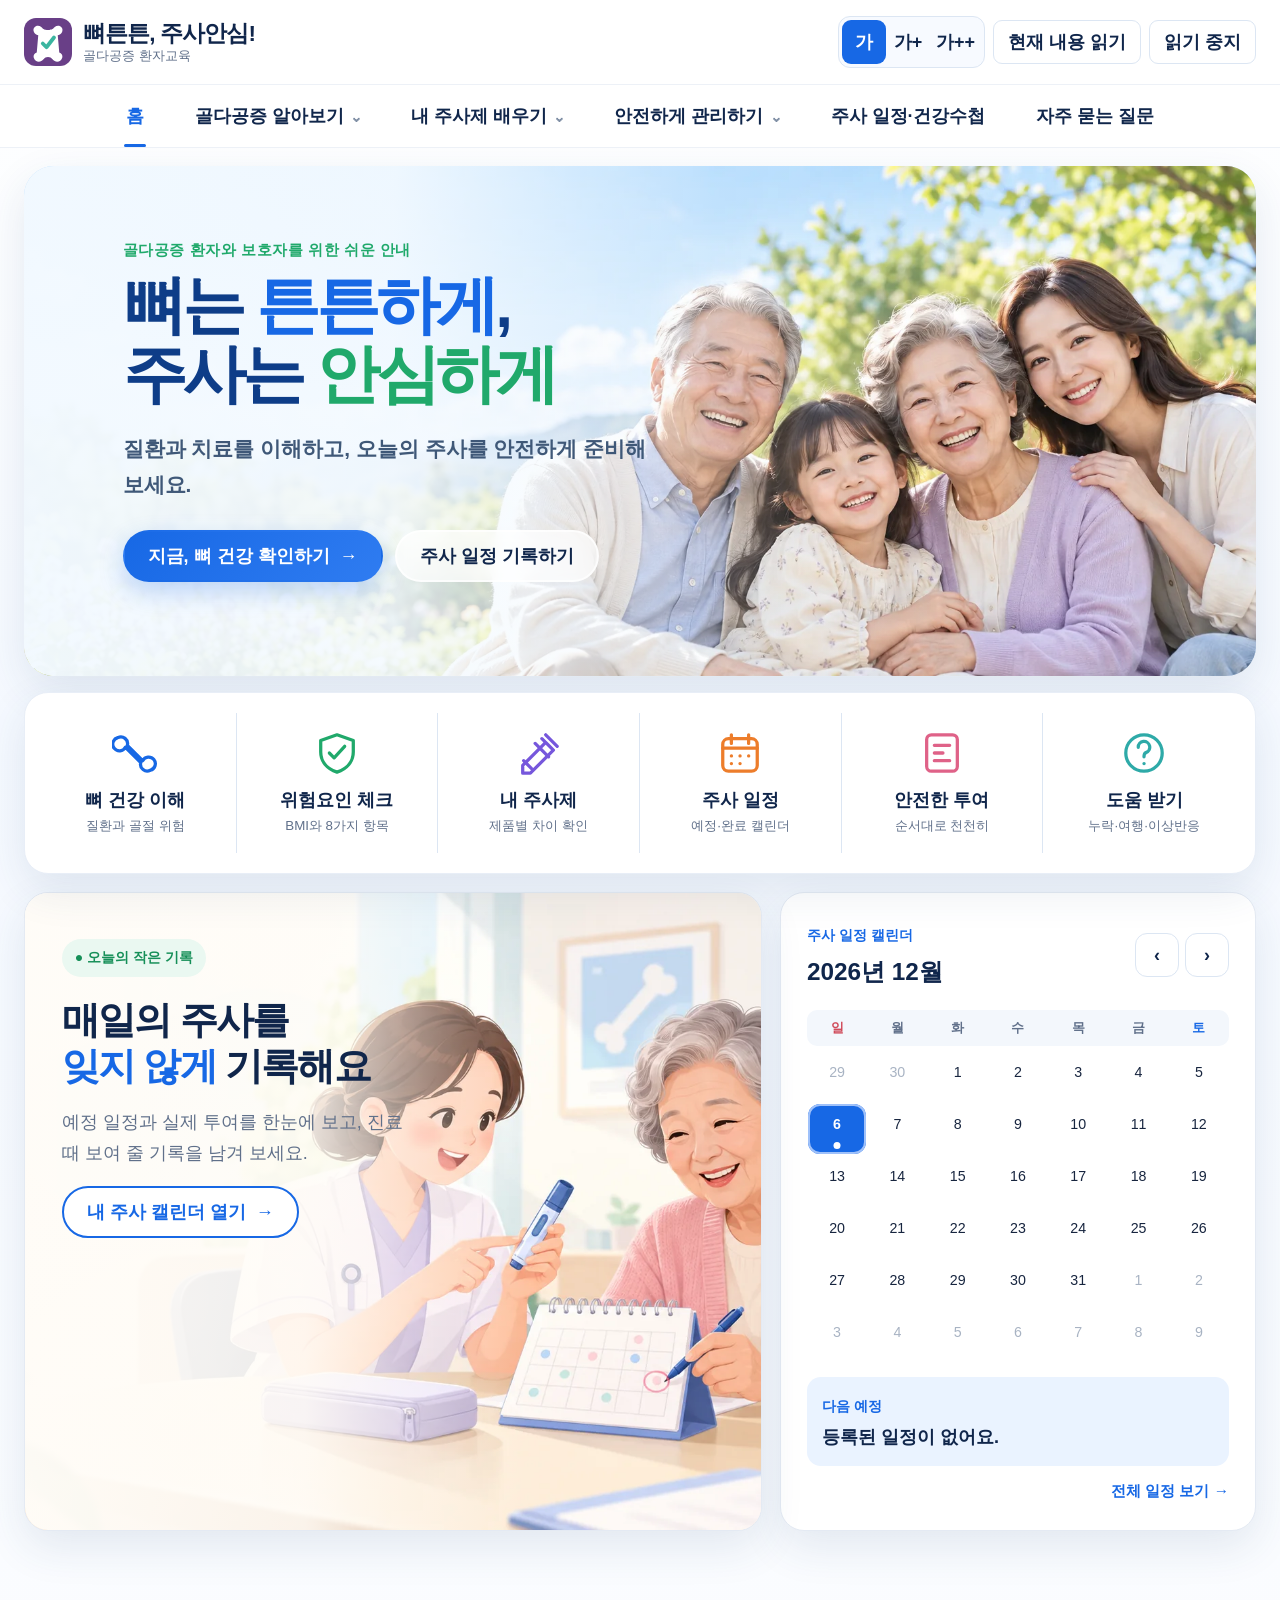
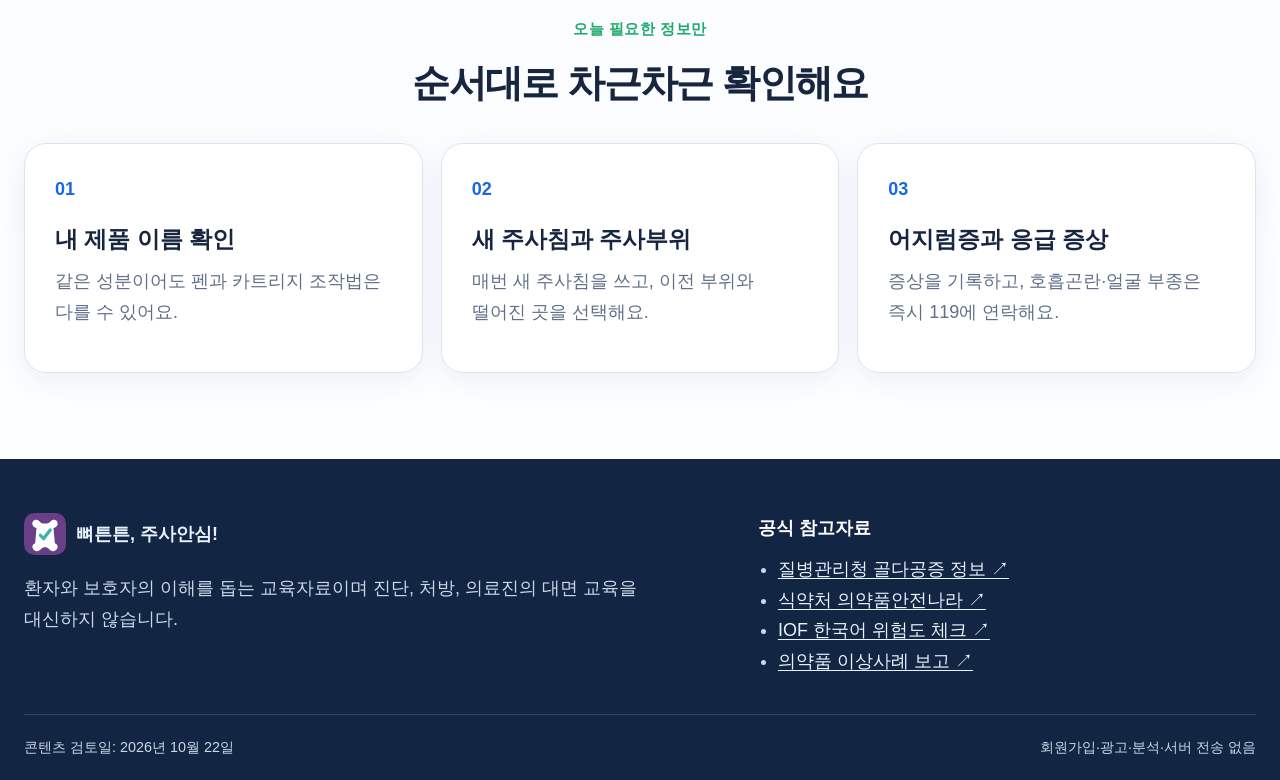
==== commit 790d4986: "Redesign patient education site with injection calendar" ====
--- a/index.html
+++ b/index.html
@@ -3,719 +3,17 @@
 <head>
   <meta charset="utf-8">
   <meta name="viewport" content="width=device-width, initial-scale=1">
-  <meta name="description" content="골다공증과 테리파라타이드 자가주사 치료를 이해하고, 위험요인과 교육내용을 확인하며 건강기록을 관리하는 환자교육 사이트입니다.">
-  <meta name="theme-color" content="#693f87">
-  <meta name="color-scheme" content="light">
-  <meta http-equiv="Content-Security-Policy" content="default-src 'self'; img-src 'self' data:; style-src 'self'; script-src 'self'; object-src 'none'; base-uri 'self'; form-action 'self'">
+  <meta name="description" content="골다공증과 테리파라타이드 자가주사를 쉽게 배우고, 주사 일정과 기록을 관리하는 환자교육 사이트">
+  <meta http-equiv="Content-Security-Policy" content="default-src 'self'; img-src 'self' data:; style-src 'self' 'unsafe-inline'; script-src 'self'; object-src 'none'; base-uri 'none'; form-action 'self'">
   <title>뼈튼튼, 주사안심! | 골다공증 환자교육</title>
   <link rel="icon" href="./assets/favicon.svg" type="image/svg+xml">
-  <link rel="stylesheet" href="./assets/styles.css?v=20261020">
-  <script src="./assets/app.js?v=20261020" defer></script>
+  <link rel="stylesheet" href="./assets/styles.css?v=20261022">
 </head>
-<body>
+<body data-page="home">
   <a class="skip-link" href="#main-content">본문 바로가기</a>
-
-  <header class="site-header">
-    <div class="utility-bar shell">
-      <a class="brand" href="#top" aria-label="뼈튼튼, 주사안심! 처음으로">
-        <svg aria-hidden="true" viewBox="0 0 48 48" width="44" height="44">
-          <path d="M17 8c-3-3-8-1-8 3 0 2 1 3 3 4l-1 18c-2 1-3 3-3 5 0 4 5 6 8 3 2-2 3-3 5-3h6c2 0 3 1 5 3 3 3 8 1 8-3 0-2-1-4-3-5l-1-18c2-1 3-2 3-4 0-4-5-6-8-3-2 2-3 3-5 3h-4c-2 0-3-1-5-3Z" fill="#f8edf9" stroke="currentColor" stroke-width="2.5"/>
-          <path d="m19 25 3 3 7-8" fill="none" stroke="#19806d" stroke-width="3" stroke-linecap="round" stroke-linejoin="round"/>
-        </svg>
-        <span><strong>뼈튼튼, 주사안심!</strong><small>골다공증 환자교육</small></span>
-      </a>
-
-      <div class="page-tools" aria-label="화면 및 음성 도구">
-        <div class="font-tools" role="group" aria-label="글자 크기">
-          <button type="button" data-font-size="normal" aria-pressed="true">가</button>
-          <button type="button" data-font-size="large" aria-pressed="false">가+</button>
-          <button type="button" data-font-size="xlarge" aria-pressed="false">가++</button>
-        </div>
-        <button type="button" class="speak-button" id="speak-button" hidden>
-          <span aria-hidden="true">🔊</span> 현재 내용 읽기
-        </button>
-        <button type="button" class="speak-stop" id="speak-stop" hidden>읽기 중지</button>
-      </div>
-    </div>
-
-    <div class="nav-wrap">
-      <div class="shell nav-inner">
-        <button type="button" class="menu-toggle" id="menu-toggle" aria-expanded="false" aria-controls="primary-navigation">
-          <span aria-hidden="true">☰</span> 메뉴
-        </button>
-        <nav id="primary-navigation" class="primary-nav" aria-label="주요 메뉴">
-          <ul>
-            <li>
-              <details>
-                <summary>골다공증 알아보기</summary>
-                <div class="nav-submenu">
-                  <a href="#understand">골다공증 이해하기</a>
-                  <a href="#risk-check">나의 위험요인 확인</a>
-                  <a href="#prevention">예방과 치료</a>
-                </div>
-              </details>
-            </li>
-            <li>
-              <details>
-                <summary>내 주사제 배우기</summary>
-                <div class="nav-submenu">
-                  <a href="#medicine">테리파라타이드란?</a>
-                  <a href="#products">내 주사제 확인</a>
-                  <a href="#injection">안전한 투여 순서</a>
-                </div>
-              </details>
-            </li>
-            <li>
-              <details>
-                <summary>안전하게 관리하기</summary>
-                <div class="nav-submenu">
-                  <a href="#storage">보관과 폐기</a>
-                  <a href="#reactions">이상반응 관찰</a>
-                  <a href="#knowledge-check">교육내용 확인</a>
-                </div>
-              </details>
-            </li>
-            <li><a class="nav-direct" href="#journal">나의 건강수첩</a></li>
-            <li><a class="nav-direct" href="#faq">자주 묻는 질문</a></li>
-          </ul>
-        </nav>
-      </div>
-    </div>
-  </header>
-
-  <main id="main-content">
-    <section class="hero" id="top" data-speak-title="처음 안내">
-      <div class="shell hero-grid">
-        <div class="hero-copy">
-          <p class="eyebrow">골다공증 환자와 보호자를 위한 쉬운 안내</p>
-          <h1>뼈는 튼튼하게,<br><em>주사는 안심하게</em></h1>
-          <p class="hero-lead">질환과 치료를 이해하고, 오늘의 주사를 안전하게 준비해 보세요. 어려운 의료용어는 줄이고 꼭 필요한 행동을 순서대로 안내합니다.</p>
-          <div class="hero-actions">
-            <a class="button primary" href="#risk-check">3분 위험요인 체크</a>
-            <a class="button secondary" href="#injection">주사 교육 다시 보기</a>
-          </div>
-          <p class="hero-note"><span aria-hidden="true">✓</span> 회원가입 없음 · 서버 전송 없음 · 무료 이용</p>
-        </div>
-
-        <div class="hero-visual" aria-label="튼튼한 뼈를 지키는 세 가지 행동을 나타낸 그림">
-          <svg viewBox="0 0 520 430" role="img" aria-labelledby="hero-visual-title hero-visual-desc">
-            <title id="hero-visual-title">뼈 건강 관리 안내</title>
-            <desc id="hero-visual-desc">뼈 모양을 중심으로 이해하기, 안전하게 투여하기, 기록하기가 연결되어 있습니다.</desc>
-            <defs>
-              <linearGradient id="boneFill" x1="0" y1="0" x2="1" y2="1">
-                <stop offset="0" stop-color="#fff9fb"/>
-                <stop offset="1" stop-color="#f3dff5"/>
-              </linearGradient>
-              <filter id="shadow" x="-20%" y="-20%" width="140%" height="140%">
-                <feDropShadow dx="0" dy="12" stdDeviation="12" flood-color="#412a57" flood-opacity=".16"/>
-              </filter>
-            </defs>
-            <circle cx="260" cy="215" r="146" fill="#fff" opacity=".74"/>
-            <circle cx="260" cy="215" r="121" fill="none" stroke="#d9cae5" stroke-width="2" stroke-dasharray="7 10"/>
-            <g filter="url(#shadow)">
-              <path d="M214 104c-20-18-51-6-51 21 0 15 9 26 23 30l-8 112c-15 5-24 18-24 33 0 27 33 40 52 21 10-10 17-17 31-17h46c14 0 21 7 31 17 19 19 52 6 52-21 0-15-9-28-24-33l-8-112c14-4 23-15 23-30 0-27-31-39-51-21-11 10-18 17-32 17h-28c-14 0-21-7-32-17Z" fill="url(#boneFill)" stroke="#754b91" stroke-width="5"/>
-              <path d="M218 191c25-15 59-15 84 0M214 220c28-17 64-17 92 0M210 249c30-18 70-18 100 0" fill="none" stroke="#e78bb8" stroke-width="5" stroke-linecap="round" opacity=".75"/>
-            </g>
-            <g class="hero-badge">
-              <circle cx="94" cy="108" r="54" fill="#dff5f0"/>
-              <path d="M70 108h48M94 84v48" stroke="#167768" stroke-width="8" stroke-linecap="round"/>
-              <text x="94" y="181" text-anchor="middle">이해하기</text>
-            </g>
-            <g class="hero-badge">
-              <circle cx="426" cy="108" r="54" fill="#fce2ed"/>
-              <path d="m400 118 32-32 13 13-32 32-18 5Z" fill="none" stroke="#a83d70" stroke-width="6" stroke-linejoin="round"/>
-              <text x="426" y="181" text-anchor="middle">안전 투여</text>
-            </g>
-            <g class="hero-badge">
-              <circle cx="426" cy="318" r="54" fill="#eee4f6"/>
-              <rect x="405" y="291" width="42" height="54" rx="6" fill="none" stroke="#693f87" stroke-width="6"/>
-              <path d="M416 306h20M416 319h20M416 332h12" stroke="#693f87" stroke-width="5" stroke-linecap="round"/>
-              <text x="426" y="393" text-anchor="middle">기록하기</text>
-            </g>
-          </svg>
-        </div>
-      </div>
-      <div class="shell emergency-strip" role="note">
-        <strong><span aria-hidden="true">!</span> 응급 증상은 바로 119</strong>
-        <span>숨이 차거나 얼굴·입술이 붓고 전신 두드러기가 나타나면 기다리지 말고 119에 연락하세요.</span>
-      </div>
-    </section>
-
-    <section class="section section-blue" id="understand" data-speak-title="골다공증 이해하기">
-      <div class="shell">
-        <div class="section-heading">
-          <p class="section-kicker">01 · 골다공증 알아보기</p>
-          <h2>소리 없이 약해지는 뼈,<br>미리 알고 지킬 수 있어요</h2>
-          <p>골다공증은 뼈의 양이 줄고 뼈의 구조가 약해져 작은 충격에도 골절되기 쉬운 상태입니다. 초기에는 특별한 증상이 없는 경우가 많습니다.</p>
-        </div>
-
-        <div class="bone-explainer">
-          <figure class="bone-compare">
-            <figcaption>정상 뼈와 골다공증 뼈의 차이</figcaption>
-            <div class="bone-samples">
-              <div>
-                <div class="bone-sample healthy" aria-label="촘촘한 구조의 정상 뼈 모식도"></div>
-                <strong>건강한 뼈</strong>
-                <span>뼈 내부가 비교적 촘촘해요</span>
-              </div>
-              <div>
-                <div class="bone-sample porous" aria-label="구멍이 크고 성긴 골다공증 뼈 모식도"></div>
-                <strong>골다공증 뼈</strong>
-                <span>구조가 성기고 부러지기 쉬워요</span>
-              </div>
-            </div>
-          </figure>
-
-          <div class="key-facts">
-            <article>
-              <span class="fact-number">1</span>
-              <div><h3>증상이 없어도 진행될 수 있어요</h3><p>골절이 생기기 전까지 알아차리기 어려워 위험요인 확인과 검사가 중요합니다.</p></div>
-            </article>
-            <article>
-              <span class="fact-number">2</span>
-              <div><h3>손목·척추·고관절을 주의해요</h3><p>가벼운 낙상이나 일상 동작에서도 골절이 생길 수 있습니다.</p></div>
-            </article>
-            <article>
-              <span class="fact-number">3</span>
-              <div><h3>진단은 골밀도 검사로 확인해요</h3><p>의료진은 골밀도와 골절 이력, 연령, 질환과 약물 등을 함께 평가합니다.</p></div>
-            </article>
-          </div>
-        </div>
-
-        <div class="symptom-grid">
-          <article class="signal-card">
-            <span class="signal-icon" aria-hidden="true">↘</span>
-            <h3>키가 줄었어요</h3>
-            <p>40세 이후 키가 4cm 이상 줄었다면 척추 골절 가능성을 의료진과 상의하세요.</p>
-          </article>
-          <article class="signal-card">
-            <span class="signal-icon" aria-hidden="true">⌒</span>
-            <h3>등이 굽었어요</h3>
-            <p>등이 굽거나 갑작스러운 등·허리 통증이 생겼다면 검사가 필요할 수 있습니다.</p>
-          </article>
-          <article class="signal-card">
-            <span class="signal-icon" aria-hidden="true">✦</span>
-            <h3>가벼운 충격에 골절됐어요</h3>
-            <p>50세 이후 작은 충격으로 골절된 경험은 중요한 위험 신호입니다.</p>
-          </article>
-        </div>
-      </div>
-    </section>
-
-    <section class="section risk-section" id="risk-check" data-speak-title="골다공증 위험요인 자가체크">
-      <div class="shell narrow-shell">
-        <div class="section-heading centered">
-          <p class="section-kicker">나의 뼈 건강 돌아보기</p>
-          <h2>3분 위험요인 자가체크</h2>
-          <p>이 체크는 진단이 아닙니다. 나에게 해당하는 위험요인을 알아보고 의료진과 상담할 내용을 준비하는 도구입니다.</p>
-        </div>
-
-        <form id="risk-form" class="check-form" novalidate>
-          <div class="check-progress" aria-hidden="true"><span>1</span><i></i><span>8</span></div>
-
-          <fieldset class="question-card" data-risk-question data-label="연령">
-            <legend><span>1</span> 여성은 60세 이상, 남성은 70세 이상에 해당하나요?</legend>
-            <div class="segmented-control">
-              <label><input type="radio" name="risk-age" value="yes"><span>예</span></label>
-              <label><input type="radio" name="risk-age" value="no"><span>아니오</span></label>
-              <label><input type="radio" name="risk-age" value="unknown"><span>모르겠음</span></label>
-            </div>
-          </fieldset>
-
-          <fieldset class="question-card" data-risk-question data-label="50세 이후 골절 경험">
-            <legend><span>2</span> 50세 이후, 서 있는 높이 정도의 가벼운 낙상이나 충격으로 골절된 적이 있나요?</legend>
-            <div class="segmented-control">
-              <label><input type="radio" name="risk-fracture" value="yes"><span>예</span></label>
-              <label><input type="radio" name="risk-fracture" value="no"><span>아니오</span></label>
-              <label><input type="radio" name="risk-fracture" value="unknown"><span>모르겠음</span></label>
-            </div>
-          </fieldset>
-
-          <fieldset class="question-card bmi-question" data-risk-question data-label="저체중(BMI 19 미만)" data-type="bmi">
-            <legend><span>3</span> 저체중(BMI 19 미만)에 해당하나요?</legend>
-            <div class="bmi-inputs">
-              <label>키 <span><input type="number" id="height-cm" min="80" max="250" step="0.1" inputmode="decimal" aria-describedby="bmi-help"> cm</span></label>
-              <label>체중 <span><input type="number" id="weight-kg" min="20" max="300" step="0.1" inputmode="decimal" aria-describedby="bmi-help"> kg</span></label>
-              <output id="bmi-output" for="height-cm weight-kg">BMI —</output>
-            </div>
-            <p class="field-help" id="bmi-help">키와 체중을 모두 입력하면 자동으로 계산합니다. 입력하지 않으면 미응답으로 처리됩니다.</p>
-            <p class="field-error" id="bmi-error" role="alert" hidden></p>
-          </fieldset>
-
-          <fieldset class="question-card" data-risk-question data-label="40세 이후 4cm 이상 키 감소">
-            <legend><span>4</span> 40세 이후 키가 4cm 이상 줄었나요?</legend>
-            <div class="segmented-control">
-              <label><input type="radio" name="risk-height-loss" value="yes"><span>예</span></label>
-              <label><input type="radio" name="risk-height-loss" value="no"><span>아니오</span></label>
-              <label><input type="radio" name="risk-height-loss" value="unknown"><span>모르겠음</span></label>
-            </div>
-          </fieldset>
-
-          <fieldset class="question-card" data-risk-question data-label="부모님의 고관절 골절">
-            <legend><span>5</span> 부모님 중 고관절(대퇴골) 골절을 겪은 분이 있나요?</legend>
-            <div class="segmented-control">
-              <label><input type="radio" name="risk-parent" value="yes"><span>예</span></label>
-              <label><input type="radio" name="risk-parent" value="no"><span>아니오</span></label>
-              <label><input type="radio" name="risk-parent" value="unknown"><span>모르겠음</span></label>
-            </div>
-          </fieldset>
-
-          <fieldset class="question-card multi-question" data-risk-question data-label="관련 질환 또는 잦은 낙상" data-type="checkboxes">
-            <legend><span>6</span> 다음 질환·상태 중 해당하는 것이 있나요?</legend>
-            <div class="checkbox-grid">
-              <label><input type="checkbox" value="류마티스관절염"><span>류마티스관절염</span></label>
-              <label><input type="checkbox" value="당뇨병"><span>당뇨병</span></label>
-              <label><input type="checkbox" value="갑상선·부갑상선 질환"><span>갑상선·부갑상선 질환</span></label>
-              <label><input type="checkbox" value="만성 콩팥병"><span>만성 콩팥병</span></label>
-              <label><input type="checkbox" value="소화기 흡수장애"><span>염증성 장질환 등 흡수장애</span></label>
-              <label><input type="checkbox" value="조기폐경·성호르몬 감소"><span>조기폐경·성호르몬 감소</span></label>
-              <label><input type="checkbox" value="장기간 움직임 제한"><span>장기간 움직임 제한</span></label>
-              <label><input type="checkbox" value="지난 1년간 2회 이상 낙상"><span>지난 1년간 2회 이상 낙상</span></label>
-            </div>
-            <div class="question-status-options">
-              <label><input type="radio" name="risk-condition-status" value="none"> 해당 없음</label>
-              <label><input type="radio" name="risk-condition-status" value="unknown"> 모르겠음</label>
-            </div>
-          </fieldset>
-
-          <fieldset class="question-card multi-question" data-risk-question data-label="뼈 건강에 영향을 줄 수 있는 장기 약물 치료" data-type="checkboxes">
-            <legend><span>7</span> 다음과 같은 약물 치료를 장기간 받은 적이 있나요?</legend>
-            <div class="checkbox-grid">
-              <label><input type="checkbox" value="3개월 이상 스테로이드"><span>3개월 이상 스테로이드</span></label>
-              <label><input type="checkbox" value="유방암·전립선암 호르몬 치료"><span>유방암·전립선암 호르몬 치료</span></label>
-              <label><input type="checkbox" value="일부 항경련제"><span>일부 항경련제</span></label>
-              <label><input type="checkbox" value="일부 면역억제제·항우울제"><span>일부 면역억제제·항우울제</span></label>
-            </div>
-            <div class="question-status-options">
-              <label><input type="radio" name="risk-medication-status" value="none"> 해당 없음</label>
-              <label><input type="radio" name="risk-medication-status" value="unknown"> 모르겠음</label>
-            </div>
-          </fieldset>
-
-          <fieldset class="question-card" data-risk-question data-label="흡연 또는 과음">
-            <legend><span>8</span> 현재 흡연 중이거나 하루 3잔 이상의 술을 마시나요?</legend>
-            <div class="segmented-control">
-              <label><input type="radio" name="risk-lifestyle" value="yes"><span>예</span></label>
-              <label><input type="radio" name="risk-lifestyle" value="no"><span>아니오</span></label>
-              <label><input type="radio" name="risk-lifestyle" value="unknown"><span>모르겠음</span></label>
-            </div>
-          </fieldset>
-
-          <div class="form-actions">
-            <button class="button primary" type="submit">결과 확인하기</button>
-            <button class="button ghost" type="reset">처음부터 다시</button>
-          </div>
-        </form>
-
-        <div id="risk-result" class="result-panel" role="status" aria-live="polite" tabindex="-1" hidden></div>
-      </div>
-    </section>
-
-    <section class="section" id="prevention" data-speak-title="예방과 치료">
-      <div class="shell">
-        <div class="section-heading split-heading">
-          <div>
-            <p class="section-kicker">매일의 작은 실천</p>
-            <h2>치료를 꾸준히,<br>생활은 안전하게</h2>
-          </div>
-          <p>치료의 목표는 뼈의 강도를 유지하고 골절을 예방하는 것입니다. 약물은 처방대로 사용하고, 영양·운동·낙상 예방을 함께 실천하세요.</p>
-        </div>
-
-        <div class="care-path">
-          <article><span aria-hidden="true">01</span><h3>처방 지키기</h3><p>스스로 약을 중단하거나 투여 간격을 바꾸지 않습니다.</p></article>
-          <article><span aria-hidden="true">02</span><h3>영양 챙기기</h3><p>칼슘·비타민 D 섭취는 의료진과 상의해 나에게 맞게 조절합니다.</p></article>
-          <article><span aria-hidden="true">03</span><h3>움직이기</h3><p>상태에 맞는 체중부하·근력·균형 운동으로 뼈와 근육을 지킵니다.</p></article>
-          <article><span aria-hidden="true">04</span><h3>낙상 줄이기</h3><p>미끄러운 바닥과 문턱을 정리하고 야간 조명을 켭니다.</p></article>
-        </div>
-        <aside class="source-callout">
-          <div><strong>더 자세한 질환 정보가 필요하신가요?</strong><span>질병관리청 국가건강정보포털에서 검사·치료·예방 정보를 확인할 수 있습니다.</span></div>
-          <a class="text-link" href="https://health.kdca.go.kr/healthinfo/biz/health/gnrlzHealthInfo/gnrlzHealthInfo/gnrlzHealthInfoView.do?cntnts_sn=5833" target="_blank" rel="noopener noreferrer">공식 정보 보기 <span aria-hidden="true">↗</span></a>
-        </aside>
-      </div>
-    </section>
-
-    <section class="section section-purple" id="medicine" data-speak-title="테리파라타이드 알아보기">
-      <div class="shell">
-        <div class="section-heading">
-          <p class="section-kicker">02 · 내 주사제 배우기</p>
-          <h2>테리파라타이드는<br>뼈가 만들어지도록 돕는 약이에요</h2>
-          <p>테리파라타이드는 뼈 형성을 촉진하는 처방 주사제입니다. 골절 위험이 높은 환자에게 의료진의 판단에 따라 사용됩니다.</p>
-        </div>
-
-        <div class="medicine-story">
-          <div class="medicine-flow" aria-label="테리파라타이드 치료 흐름">
-            <div><span aria-hidden="true">처방</span><strong>대상 확인</strong><small>의료진이 골절 위험과 건강상태를 평가</small></div>
-            <i aria-hidden="true">→</i>
-            <div><span aria-hidden="true">교육</span><strong>사용법 배우기</strong><small>제품별 펜 사용법과 주의사항 확인</small></div>
-            <i aria-hidden="true">→</i>
-            <div><span aria-hidden="true">실천</span><strong>매일 기록</strong><small>처방대로 투여하고 이상반응 관찰</small></div>
-          </div>
-          <aside class="medicine-key">
-            <span>꼭 기억하세요</span>
-            <p>일반적인 허가사항은 <strong>1일 1회 20μg 피하주사</strong>, 총 투여기간은 <strong>평생 최대 24개월</strong>입니다. 실제 사용은 반드시 나의 처방과 제품 설명서를 따르세요.</p>
-          </aside>
-        </div>
-      </div>
-    </section>
-
-    <section class="section products-section" id="products" data-speak-title="내 주사제 확인하기">
-      <div class="shell">
-        <div class="section-heading centered">
-          <p class="section-kicker">제품마다 기구와 조작법이 달라요</p>
-          <h2>내 주사제 이름부터 확인하세요</h2>
-          <p>같은 성분이어도 펜과 카트리지의 준비·조작 순서가 다를 수 있습니다. 포장과 처방전에 적힌 정확한 제품명을 확인하세요.</p>
-        </div>
-
-        <div class="product-compare">
-          <article>
-            <div class="pen-illustration single" aria-hidden="true"><i></i><b></b></div>
-            <p class="product-type">완제품 펜형</p>
-            <h3>포스테오주</h3>
-            <ul>
-              <li>테리파라타이드 성분</li>
-              <li>제품 전용 펜 사용법 확인</li>
-              <li>새 주사침을 매번 사용</li>
-            </ul>
-          </article>
-          <article>
-            <div class="pen-illustration cartridge" aria-hidden="true"><i></i><b></b><em></em></div>
-            <p class="product-type">카트리지 + 펜형</p>
-            <h3>테로사카트리지주 · 테로사펜</h3>
-            <ul>
-              <li>전용 펜에 카트리지를 결합</li>
-              <li>카트리지 교체법 별도 확인</li>
-              <li>공식 환자 사용법 영상 제공</li>
-            </ul>
-            <a class="text-link" href="https://www.daewonpharm.com/products/sub02_01_view.jsp?PRD_NO=1343&amp;lang=1&amp;mb=02&amp;mm=22&amp;ms=211" target="_blank" rel="noopener noreferrer">공식 제품정보·영상 <span aria-hidden="true">↗</span></a>
-          </article>
-          <article>
-            <div class="pen-illustration single teal" aria-hidden="true"><i></i><b></b></div>
-            <p class="product-type">프리필드 펜형</p>
-            <h3>테로사프리필드펜</h3>
-            <ul>
-              <li>카트리지가 미리 장착된 펜</li>
-              <li>제품 전용 사용설명서 확인</li>
-              <li>새 주사침을 매번 사용</li>
-            </ul>
-            <a class="text-link" href="https://www.daewonpharm.com/products/sub02_01_prn.jsp?PRD_NO=1528&amp;lang=1&amp;mb=02&amp;mm=22&amp;ms=211" target="_blank" rel="noopener noreferrer">공식 제품정보 <span aria-hidden="true">↗</span></a>
-          </article>
-        </div>
-
-        <div class="safety-rule" role="note">
-          <span class="rule-icon" aria-hidden="true">i</span>
-          <div><strong>모양만 보고 제품을 판단하지 마세요.</strong><p>제품명이 확실하지 않거나 펜 조작이 기억나지 않으면 투여 전에 처방 의료기관이나 약사에게 문의하세요.</p></div>
-        </div>
-      </div>
-    </section>
-
-    <section class="section injection-section" id="injection" data-speak-title="안전한 주사 순서">
-      <div class="shell">
-        <div class="section-heading split-heading">
-          <div>
-            <p class="section-kicker">주사 전, 천천히 한 단계씩</p>
-            <h2>안전한 투여를 위한<br>6단계 확인</h2>
-          </div>
-          <p>아래 내용은 공통 안전원칙입니다. 버튼 조작, 대기시간, 카트리지 교체 등은 제품별 공식 사용설명서와 의료진 교육을 우선하세요.</p>
-        </div>
-
-        <ol class="injection-steps">
-          <li><span>01</span><div><h3>손 씻고 준비하기</h3><p>밝고 안전한 장소에서 손을 씻고 필요한 물품을 한곳에 준비합니다.</p></div></li>
-          <li><span>02</span><div><h3>제품 상태 확인하기</h3><p>제품명·사용기한·약액 상태를 확인합니다. 이상이 있으면 사용하지 말고 문의합니다.</p></div></li>
-          <li><span>03</span><div><h3>새 주사침 연결하기</h3><p>매 투여마다 새 주사침을 사용하고 다른 사람과 펜 또는 주사침을 공유하지 않습니다.</p></div></li>
-          <li><span>04</span><div><h3>주사 부위 정하기</h3><p>의료진에게 배운 복부 또는 허벅지 부위를 선택하고, 이전 부위와 떨어진 곳에 투여합니다.</p></div></li>
-          <li><span>05</span><div><h3>제품 설명서대로 투여하기</h3><p>용량과 투여 완료 표시를 확인합니다. 기억이 나지 않으면 추측하지 말고 다시 교육받습니다.</p></div></li>
-          <li><span>06</span><div><h3>침을 분리하고 기록하기</h3><p>사용한 침을 안전용기에 넣고 펜은 즉시 안내된 조건으로 보관한 뒤 건강수첩에 기록합니다.</p></div></li>
-        </ol>
-
-        <div class="first-dose-note">
-          <span aria-hidden="true">◔</span>
-          <div><strong>처음 몇 차례는 앉거나 누울 수 있는 곳에서</strong><p>처음 투여할 때 어지럼증이나 두근거림이 나타날 수 있습니다. 증상이 계속되거나 심해지면 의료진에게 알리세요.</p></div>
-        </div>
-      </div>
-    </section>
-
-    <section class="section section-mint" id="storage" data-speak-title="보관과 폐기">
-      <div class="shell">
-        <div class="section-heading">
-          <p class="section-kicker">03 · 안전하게 관리하기</p>
-          <h2>보관은 차갑고 안전하게,<br>폐기는 찔리지 않게</h2>
-        </div>
-
-        <div class="storage-layout">
-          <div class="fridge-visual" aria-label="섭씨 2도에서 8도 사이 냉장 보관">
-            <div class="thermometer" aria-hidden="true"><i></i></div>
-            <strong>2–8℃</strong>
-            <span>냉장 보관</span>
-          </div>
-          <div class="storage-rules">
-            <article><span aria-hidden="true">✓</span><div><h3>제품 설명서의 보관온도 확인</h3><p>테리파라타이드 제품은 일반적으로 2–8℃에서 차광 냉장 보관합니다.</p></div></article>
-            <article><span aria-hidden="true">×</span><div><h3>얼리거나 냉동실 가까이 두지 않기</h3><p>동결되었거나 보관온도를 벗어난 것이 의심되면 바로 사용하지 마세요.</p></div></article>
-            <article><span aria-hidden="true">↺</span><div><h3>사용 뒤 즉시 냉장고에 넣기</h3><p>주사침을 분리하고 뚜껑을 닫은 뒤 어린이의 손이 닿지 않게 보관합니다.</p></div></article>
-            <article><span aria-hidden="true">?</span><div><h3>여행 전 보관방법 문의하기</h3><p>보냉 방법과 이동 가능 시간은 제품과 상황에 따라 다르므로 미리 약사에게 확인합니다.</p></div></article>
-          </div>
-        </div>
-
-        <div class="disposal-flow">
-          <h3>사용한 주사침은 이렇게 처리하세요</h3>
-          <div>
-            <span><b>1</b>침을 다시 만지거나 재사용하지 않기</span>
-            <i aria-hidden="true">→</i>
-            <span><b>2</b>뚫리지 않는 전용·단단한 용기에 넣기</span>
-            <i aria-hidden="true">→</i>
-            <span><b>3</b>의료기관·약국에 지역 폐기방법 문의하기</span>
-          </div>
-          <p>사용한 침을 헐겁게 일반 쓰레기봉투에 넣거나 다른 사람에게 건네지 마세요.</p>
-        </div>
-      </div>
-    </section>
-
-    <section class="section reactions-section" id="reactions" data-speak-title="이상반응 관찰하기">
-      <div class="shell">
-        <div class="section-heading centered">
-          <p class="section-kicker">몸의 변화를 살펴보세요</p>
-          <h2>어떤 증상에 어떻게 대응할까요?</h2>
-          <p>증상은 사람마다 다릅니다. 새 증상이 생겼거나 평소보다 심해졌다면 투여 시점과 증상을 기록하고 의료진에게 알리세요.</p>
-        </div>
-
-        <div class="reaction-levels">
-          <article class="level-observe">
-            <span class="level-label">관찰하고 기록</span>
-            <h3>비교적 흔하게 나타날 수 있는 증상</h3>
-            <ul><li>어지럼증·두통</li><li>메스꺼움</li><li>팔다리 통증·근육 경련</li><li>주사부위의 가벼운 통증·붉어짐</li></ul>
-            <p>휴식 후에도 지속되거나 불편하면 의료진 또는 약사에게 문의하세요.</p>
-          </article>
-          <article class="level-consult">
-            <span class="level-label">빠르게 상담</span>
-            <h3>그날 의료진에게 알려야 할 증상</h3>
-            <ul><li>계속되는 심한 어지럼증·실신 느낌</li><li>심한 두근거림이나 흉부 불편</li><li>지속되거나 악화되는 통증</li><li>보관 이상 또는 잘못된 투여가 의심됨</li></ul>
-            <p>추가 투여 여부를 스스로 판단하지 말고 처방 의료기관에 확인하세요.</p>
-          </article>
-          <article class="level-emergency">
-            <span class="level-label">즉시 119</span>
-            <h3>심각한 알레르기 반응 의심</h3>
-            <ul><li>갑작스러운 호흡곤란</li><li>얼굴·입술·목의 부종</li><li>전신 두드러기</li><li>의식 저하 또는 심한 흉통</li></ul>
-            <p>응급 증상은 온라인 정보나 다음 진료를 기다리지 마세요.</p>
-          </article>
-        </div>
-
-        <aside class="report-callout">
-          <div><p class="eyebrow">의약품 이상사례 보고·피해구제 상담</p><strong>한국의약품안전관리원 1644-6223</strong><span>연결 후 14-3330 · 평일 09:00–18:00</span></div>
-          <a class="button secondary" href="https://kaers.drugsafe.or.kr/main.do" target="_blank" rel="noopener noreferrer">온라인 보고 안내 <span aria-hidden="true">↗</span></a>
-        </aside>
-      </div>
-    </section>
-
-    <section class="section knowledge-section" id="knowledge-check" data-speak-title="교육내용 이해도 확인">
-      <div class="shell narrow-shell">
-        <div class="section-heading centered">
-          <p class="section-kicker">배운 내용을 가볍게 확인해요</p>
-          <h2>주사 안전 OX 퀴즈</h2>
-          <p>8개 문항에 답하면 바로 설명을 볼 수 있습니다. 점수보다 틀린 내용을 다시 확인하는 것이 중요합니다.</p>
-        </div>
-
-        <form id="knowledge-form" class="quiz-form" novalidate>
-          <fieldset data-answer="o" data-learn="#injection">
-            <legend><span>1</span> 주사방법은 의료진에게 배우고 제품 설명서를 먼저 확인해야 한다.</legend>
-            <div><label><input type="radio" name="quiz-1" value="o"><span>O</span></label><label><input type="radio" name="quiz-1" value="x"><span>X</span></label></div>
-            <p class="quiz-feedback" hidden></p>
-          </fieldset>
-          <fieldset data-answer="x" data-learn="#injection">
-            <legend><span>2</span> 주사침은 상태가 좋아 보이면 여러 번 재사용해도 된다.</legend>
-            <div><label><input type="radio" name="quiz-2" value="o"><span>O</span></label><label><input type="radio" name="quiz-2" value="x"><span>X</span></label></div>
-            <p class="quiz-feedback" hidden></p>
-          </fieldset>
-          <fieldset data-answer="x" data-learn="#storage">
-            <legend><span>3</span> 테리파라타이드 제품은 더 차갑게 보관하려고 냉동실에 둔다.</legend>
-            <div><label><input type="radio" name="quiz-3" value="o"><span>O</span></label><label><input type="radio" name="quiz-3" value="x"><span>X</span></label></div>
-            <p class="quiz-feedback" hidden></p>
-          </fieldset>
-          <fieldset data-answer="o" data-learn="#injection">
-            <legend><span>4</span> 같은 곳에 반복하지 않고 주사부위를 바꾸어 투여한다.</legend>
-            <div><label><input type="radio" name="quiz-4" value="o"><span>O</span></label><label><input type="radio" name="quiz-4" value="x"><span>X</span></label></div>
-            <p class="quiz-feedback" hidden></p>
-          </fieldset>
-          <fieldset data-answer="x" data-learn="#faq">
-            <legend><span>5</span> 투여를 놓쳤다면 다음번에 두 배 용량을 투여한다.</legend>
-            <div><label><input type="radio" name="quiz-5" value="o"><span>O</span></label><label><input type="radio" name="quiz-5" value="x"><span>X</span></label></div>
-            <p class="quiz-feedback" hidden></p>
-          </fieldset>
-          <fieldset data-answer="o" data-learn="#storage">
-            <legend><span>6</span> 사용한 침은 찔리지 않는 용기에 넣고 안내받은 방법으로 폐기한다.</legend>
-            <div><label><input type="radio" name="quiz-6" value="o"><span>O</span></label><label><input type="radio" name="quiz-6" value="x"><span>X</span></label></div>
-            <p class="quiz-feedback" hidden></p>
-          </fieldset>
-          <fieldset data-answer="o" data-learn="#reactions">
-            <legend><span>7</span> 어지럼증이나 두근거림이 계속되거나 심해지면 의료진에게 알린다.</legend>
-            <div><label><input type="radio" name="quiz-7" value="o"><span>O</span></label><label><input type="radio" name="quiz-7" value="x"><span>X</span></label></div>
-            <p class="quiz-feedback" hidden></p>
-          </fieldset>
-          <fieldset data-answer="o" data-learn="#reactions">
-            <legend><span>8</span> 숨이 차고 얼굴·입술이 붓는 심한 알레르기 증상이면 즉시 119에 연락한다.</legend>
-            <div><label><input type="radio" name="quiz-8" value="o"><span>O</span></label><label><input type="radio" name="quiz-8" value="x"><span>X</span></label></div>
-            <p class="quiz-feedback" hidden></p>
-          </fieldset>
-          <p id="quiz-error" class="form-error" role="alert" hidden></p>
-          <div class="form-actions">
-            <button class="button primary" type="submit">정답 확인하기</button>
-            <button class="button ghost" type="reset">다시 풀기</button>
-          </div>
-        </form>
-        <div id="quiz-result" class="result-panel" role="status" aria-live="polite" tabindex="-1" hidden></div>
-      </div>
-    </section>
-
-    <section class="section journal-section" id="journal" data-speak-title="나의 건강수첩">
-      <div class="shell">
-        <div class="section-heading split-heading">
-          <div>
-            <p class="section-kicker">04 · 나의 건강수첩</p>
-            <h2>기억보다 기록이<br>진료에 도움이 돼요</h2>
-          </div>
-          <p>투약과 몸의 변화를 간단히 적어 두면 다음 진료에서 정확히 설명하기 쉽습니다. 이름·연락처 같은 개인정보는 입력하지 마세요.</p>
-        </div>
-
-        <div class="privacy-banner" id="privacy-banner" role="note">
-          <span aria-hidden="true">🔒</span>
-          <div><strong>이 기기에만 저장됩니다</strong><p>기록은 서버로 전송되지 않지만 암호화되지 않습니다. 공용·공유 기기에서는 사용 후 전체 삭제하세요.</p></div>
-        </div>
-        <div class="storage-warning" id="storage-warning" role="alert" hidden>
-          브라우저 저장소를 사용할 수 없어 현재 접속 중에만 기록이 유지됩니다. 페이지를 닫기 전에 CSV로 내보내세요.
-        </div>
-
-        <div class="journal-toolbar">
-          <div class="journal-tabs" role="tablist" aria-label="건강수첩 기록 종류">
-            <button type="button" role="tab" id="tab-injections" aria-controls="panel-injections" aria-selected="true" data-journal-tab="injections">투약 기록 <span data-count="injections">0</span></button>
-            <button type="button" role="tab" id="tab-reactions" aria-controls="panel-reactions" aria-selected="false" tabindex="-1" data-journal-tab="reactions">이상반응 <span data-count="reactions">0</span></button>
-            <button type="button" role="tab" id="tab-visits" aria-controls="panel-visits" aria-selected="false" tabindex="-1" data-journal-tab="visits">병원 방문 <span data-count="visits">0</span></button>
-          </div>
-          <div class="journal-actions">
-            <button type="button" class="button small secondary" id="export-journal">CSV 내보내기</button>
-            <button type="button" class="button small ghost" id="print-journal">인쇄</button>
-            <button type="button" class="button small danger-ghost" id="clear-journal">전체 삭제</button>
-          </div>
-        </div>
-
-        <div class="journal-panel" id="panel-injections" role="tabpanel" aria-labelledby="tab-injections" data-journal-panel="injections">
-          <div class="journal-grid">
-            <form id="injection-form" class="entry-form">
-              <input type="hidden" name="record-id">
-              <h3>투약 기록 추가</h3>
-              <div class="field-row">
-                <label>투약 날짜<input type="date" name="date" required></label>
-                <label>시간<input type="time" name="time"></label>
-              </div>
-              <label>사용한 제품
-                <select name="product" required>
-                  <option value="">선택하세요</option>
-                  <option>포스테오주</option>
-                  <option>테로사카트리지주·테로사펜</option>
-                  <option>테로사프리필드펜</option>
-                  <option>기타·모름</option>
-                </select>
-              </label>
-              <label>주사 부위
-                <select name="site" required>
-                  <option value="">선택하세요</option>
-                  <option>복부 왼쪽</option><option>복부 오른쪽</option>
-                  <option>허벅지 왼쪽</option><option>허벅지 오른쪽</option>
-                  <option>의료진이 지정한 부위</option><option>기록하지 않음</option>
-                </select>
-              </label>
-              <label>메모<textarea name="note" maxlength="200" rows="3" placeholder="예: 투여 전 약액과 사용기한 확인"></textarea></label>
-              <div class="entry-form-actions"><button class="button primary small" type="submit">저장</button><button class="button ghost small cancel-edit" type="button" hidden>수정 취소</button></div>
-            </form>
-            <div class="entry-list-wrap"><h3>최근 기록</h3><div class="entry-list" id="injection-list"></div></div>
-          </div>
-        </div>
-
-        <div class="journal-panel" id="panel-reactions" role="tabpanel" aria-labelledby="tab-reactions" data-journal-panel="reactions" hidden>
-          <div class="journal-grid">
-            <form id="reaction-form" class="entry-form">
-              <input type="hidden" name="record-id">
-              <h3>이상반응 기록 추가</h3>
-              <label>발생 날짜<input type="date" name="date" required></label>
-              <label>증상<input type="text" name="symptom" maxlength="100" required placeholder="예: 투여 후 어지럼증"></label>
-              <label>느낀 정도
-                <select name="severity" required><option value="">선택하세요</option><option>가벼움</option><option>중간</option><option>심함</option></select>
-              </label>
-              <label>취한 조치<textarea name="action" maxlength="200" rows="2" placeholder="예: 앉아서 휴식, 병원에 전화"></textarea></label>
-              <label>추가 메모<textarea name="note" maxlength="300" rows="3"></textarea></label>
-              <div class="entry-form-actions"><button class="button primary small" type="submit">저장</button><button class="button ghost small cancel-edit" type="button" hidden>수정 취소</button></div>
-            </form>
-            <div class="entry-list-wrap"><h3>최근 기록</h3><div class="entry-list" id="reaction-list"></div></div>
-          </div>
-        </div>
-
-        <div class="journal-panel" id="panel-visits" role="tabpanel" aria-labelledby="tab-visits" data-journal-panel="visits" hidden>
-          <div class="journal-grid">
-            <form id="visit-form" class="entry-form">
-              <input type="hidden" name="record-id">
-              <h3>병원 방문 기록 추가</h3>
-              <label>방문 날짜<input type="date" name="date" required></label>
-              <label>방문 목적
-                <select name="purpose" required><option value="">선택하세요</option><option>정기 진료</option><option>골밀도 검사</option><option>처방·주사 상담</option><option>이상반응 상담</option><option>기타</option></select>
-              </label>
-              <label>의료진에게 확인할 질문<textarea name="question" maxlength="300" rows="3" placeholder="예: 여행할 때 주사제를 어떻게 보관하나요?"></textarea></label>
-              <label>진료 메모<textarea name="note" maxlength="300" rows="3"></textarea></label>
-              <div class="entry-form-actions"><button class="button primary small" type="submit">저장</button><button class="button ghost small cancel-edit" type="button" hidden>수정 취소</button></div>
-            </form>
-            <div class="entry-list-wrap"><h3>최근 기록</h3><div class="entry-list" id="visit-list"></div></div>
-          </div>
-        </div>
-        <p class="save-status" id="save-status" aria-live="polite"></p>
-      </div>
-    </section>
-
-    <section class="section faq-section" id="faq" data-speak-title="자주 묻는 질문">
-      <div class="shell narrow-shell">
-        <div class="section-heading centered">
-          <p class="section-kicker">05 · 자주 묻는 질문</p>
-          <h2>이럴 때는 어떻게 하나요?</h2>
-        </div>
-        <div class="faq-list">
-          <details><summary>주사 시간을 놓쳤어요. 다음에 두 번 맞아야 하나요?</summary><p>놓친 용량을 보충하려고 한 번에 두 배로 투여하지 마세요. 제품 설명서의 누락 시 안내를 확인하고, 판단이 어렵다면 처방 의료기관이나 약사에게 문의하세요.</p></details>
-          <details><summary>냉장고 밖에 오래 두었거나 얼었을지 모르겠어요.</summary><p>즉시 냉장 보관하되, 안전 여부를 확인하기 전에는 투여하지 마세요. 제품명, 꺼낸 시각, 예상 온도를 기록해 의료기관·약국 또는 제조사에 문의하세요.</p></details>
-          <details><summary>주사한 뒤 어지러워요.</summary><p>안전한 곳에 앉거나 눕고 넘어지지 않도록 하세요. 증상이 지속되거나 악화되면 의료진에게 알리고, 의식 저하·호흡곤란·얼굴이나 입술 부종이 있으면 즉시 119에 연락하세요.</p></details>
-          <details><summary>주사부위가 빨갛고 아파요.</summary><p>가벼운 국소 반응은 나타날 수 있습니다. 증상과 지속시간을 기록하고 다음 투여 때 다른 부위를 사용하세요. 붓기나 통증이 심하거나 번지면 의료진에게 문의하세요.</p></details>
-          <details><summary>여행할 때 주사제는 어떻게 가져가나요?</summary><p>여행 전에 약사나 의료진에게 제품별 보냉 방법과 이동 가능 시간을 확인하세요. 냉매에 제품이 직접 닿아 얼지 않게 하고, 처방 정보와 여분의 물품을 준비하세요.</p></details>
-          <details><summary>주사제가 제대로 들어갔는지 모르겠어요.</summary><p>같은 날 임의로 다시 투여하면 중복투여 위험이 있습니다. 펜의 표시를 확인하고, 확실하지 않으면 제품과 펜을 그대로 보관한 채 처방 의료기관이나 약사에게 문의하세요.</p></details>
-        </div>
-        <div class="help-card">
-          <div><span aria-hidden="true">?</span><strong>도움이 필요하신가요?</strong></div>
-          <p>약물 사용은 처방 의료진 또는 약사에게 문의하세요. 심각한 알레르기 반응 등 응급 증상은 즉시 119에 연락하세요.</p>
-        </div>
-      </div>
-    </section>
-  </main>
-
-  <footer class="site-footer">
-    <div class="shell footer-grid">
-      <div>
-        <a class="brand footer-brand" href="#top"><strong>뼈튼튼, 주사안심!</strong><small>골다공증 환자교육</small></a>
-        <p>이 사이트는 환자와 보호자의 이해를 돕기 위한 교육자료이며 진단, 처방 또는 의료진의 대면 교육을 대신하지 않습니다.</p>
-      </div>
-      <div>
-        <h2>공식 참고자료</h2>
-        <ul>
-          <li><a href="https://health.kdca.go.kr/healthinfo/biz/health/gnrlzHealthInfo/gnrlzHealthInfo/gnrlzHealthInfoView.do?cntnts_sn=5833" target="_blank" rel="noopener noreferrer">질병관리청 골다공증 정보 <span aria-hidden="true">↗</span></a></li>
-          <li><a href="https://nedrug.mfds.go.kr/" target="_blank" rel="noopener noreferrer">식약처 의약품안전나라 <span aria-hidden="true">↗</span></a></li>
-          <li><a href="https://www.osteoporosis.foundation/sites/iofbonehealth/files/2020-10/OsteoporosisRiskCheck_Leaflet_korean.pdf" target="_blank" rel="noopener noreferrer">IOF 한국어 위험도 체크 <span aria-hidden="true">↗</span></a></li>
-          <li><a href="https://kaers.drugsafe.or.kr/main.do" target="_blank" rel="noopener noreferrer">의약품 이상사례 보고시스템 <span aria-hidden="true">↗</span></a></li>
-        </ul>
-      </div>
-    </div>
-    <div class="shell footer-bottom"><span>콘텐츠 검토일: 2026년 10월 20일</span><span>개인정보·건강기록 서버 전송 없음</span></div>
-  </footer>
-
-  <dialog id="clear-dialog" aria-labelledby="clear-dialog-title">
-    <form method="dialog">
-      <h2 id="clear-dialog-title">건강수첩 기록을 모두 삭제할까요?</h2>
-      <p>삭제한 기록은 복구할 수 없습니다. 필요한 경우 먼저 CSV로 내보내세요.</p>
-      <div class="dialog-actions"><button class="button ghost" value="cancel">취소</button><button class="button danger" value="confirm">모두 삭제</button></div>
-    </form>
-  </dialog>
-
-  <div class="toast" id="toast" role="status" aria-live="polite" hidden></div>
+  <div id="site-shell"></div>
+  <noscript><p class="noscript">이 사이트의 캘린더와 자가체크 기능을 사용하려면 JavaScript를 켜 주세요.</p></noscript>
+  <script src="./assets/pages.js?v=20261022" defer></script>
+  <script src="./assets/app.js?v=20261022" defer></script>
 </body>
 </html>
-
--- a/assets/styles.css
+++ b/assets/styles.css
@@ -0,0 +1,37 @@
+:root {
+  --navy:#10264b;--blue:#1768e5;--blue-dark:#0b50bd;--blue-soft:#eaf3ff;
+  --green:#20a96b;--green-soft:#eaf8f1;--purple:#7657dc;--purple-soft:#f1edff;
+  --pink:#df6288;--pink-soft:#fff0f4;--orange:#ed7d2b;--orange-soft:#fff4e9;
+  --teal:#2eaaa8;--red:#c93f4f;--red-soft:#fff0f1;--ink:#17253f;--muted:#60708a;
+  --line:#dce6f3;--background:#f5f9ff;--shadow:0 16px 44px rgba(35,72,119,.11);
+  --radius:24px;--font-scale:1
+}
+*{box-sizing:border-box}html{scroll-behavior:smooth}body{margin:0;color:var(--ink);background:linear-gradient(180deg,#fff 0,var(--background) 45rem,#fff 100%);font-family:"Pretendard","Noto Sans KR","Apple SD Gothic Neo","Malgun Gothic",sans-serif;font-size:calc(18px * var(--font-scale));line-height:1.7;word-break:keep-all}body[data-font-size=large]{--font-scale:1.12}body[data-font-size=xlarge]{--font-scale:1.24}a{color:inherit;text-decoration-thickness:.08em;text-underline-offset:.18em}img{display:block;max-width:100%}button,input,select,textarea{font:inherit}button,a,input,select,textarea,summary{-webkit-tap-highlight-color:transparent}:focus-visible{outline:4px solid #f3ba2f;outline-offset:3px}[hidden]{display:none!important}.shell{width:min(1380px,calc(100% - 48px));margin-inline:auto}.sr-only{position:absolute!important;width:1px;height:1px;padding:0;margin:-1px;overflow:hidden;clip:rect(0,0,0,0);white-space:nowrap;border:0}.skip-link{position:fixed;z-index:1000;left:16px;top:-80px;padding:12px 18px;border-radius:10px;background:var(--navy);color:#fff;font-weight:800}.skip-link:focus{top:16px}
+
+.site-header{position:relative;z-index:100;background:rgba(255,255,255,.97);border-bottom:1px solid #edf1f7}.header-main{min-height:84px;display:flex;align-items:center;gap:26px}.brand{display:inline-flex;align-items:center;gap:11px;margin-right:auto;color:var(--navy);text-decoration:none}.brand img{width:48px;height:48px}.brand span{display:grid;line-height:1.22}.brand strong{font-size:1.25em;letter-spacing:-.04em}.brand small{color:var(--muted);font-size:.72em}.page-tools{display:flex;align-items:center;gap:8px}.font-tools{display:flex;padding:3px;border:1px solid var(--line);border-radius:12px;background:#f7faff}.font-tools button,.speak-button,.menu-toggle{min-width:44px;min-height:44px;border:0;border-radius:9px;color:var(--navy);background:transparent;cursor:pointer;font-weight:800}.font-tools button[aria-pressed=true]{color:#fff;background:var(--blue)}.speak-button{padding-inline:14px;border:1px solid var(--line);background:#fff}.menu-toggle{display:none;padding-inline:14px;border:1px solid var(--line)}.nav-wrap{border-top:1px solid #edf1f7}.primary-nav{min-height:62px;display:flex;justify-content:center;align-items:stretch;gap:7px}.primary-nav>a,.primary-nav summary{min-height:62px;display:flex;align-items:center;justify-content:center;padding:0 22px;color:var(--navy);text-decoration:none;list-style:none;cursor:pointer;font-weight:760}.primary-nav summary::-webkit-details-marker{display:none}.primary-nav details{position:relative}.primary-nav summary::after{content:"⌄";margin-left:7px;color:#7b8ba2}.primary-nav>a:hover,.primary-nav summary:hover,.primary-nav [aria-current=page],.primary-nav summary[aria-current=true]{color:var(--blue)}.primary-nav>a[aria-current=page]::after,.primary-nav summary[aria-current=true]::before{position:absolute;content:"";left:20px;right:20px;bottom:0;height:3px;border-radius:3px;background:var(--blue)}.primary-nav>a{position:relative}.nav-submenu{position:absolute;left:50%;top:calc(100% + 8px);width:245px;padding:10px;transform:translateX(-50%);border:1px solid var(--line);border-radius:16px;background:#fff;box-shadow:var(--shadow)}.nav-submenu::before{position:absolute;content:"";left:0;right:0;top:-10px;height:10px}.nav-submenu a{display:block;min-height:48px;padding:10px 13px;border-radius:10px;color:var(--ink);text-decoration:none}.nav-submenu a:hover,.nav-submenu a[aria-current=page]{color:var(--blue);background:var(--blue-soft)}
+@media (hover:hover) and (min-width:981px){.primary-nav details:not([open]):hover .nav-submenu{display:block}.primary-nav details:not([open]) .nav-submenu{display:none}}
+
+.button{min-height:52px;display:inline-flex;align-items:center;justify-content:center;gap:10px;padding:11px 23px;border:2px solid transparent;border-radius:999px;text-decoration:none;cursor:pointer;font-weight:800;line-height:1.25}.button.primary{color:#fff;background:linear-gradient(135deg,var(--blue),#2f7cf1);box-shadow:0 10px 24px rgba(23,104,229,.25)}.button.secondary{color:var(--navy);border-color:var(--line);background:#fff}.button.outline{color:var(--blue);border-color:var(--blue);background:#fff}.button.glass{color:var(--navy);border-color:rgba(255,255,255,.7);background:rgba(255,255,255,.72);backdrop-filter:blur(8px)}.button.danger,.button.danger-ghost{color:#fff;background:var(--red)}.button.danger-ghost{color:var(--red);border-color:#efb7bf;background:#fff}.eyebrow{margin:0 0 8px;color:var(--green);font-size:.82em;font-weight:850;letter-spacing:.04em}
+
+.home-hero{position:relative;min-height:510px;margin-top:18px;overflow:hidden;border-radius:30px;background:#dcecff;box-shadow:var(--shadow)}.home-hero-photo{position:absolute;inset:0;width:100%;height:100%;object-fit:cover;object-position:center}.home-hero-shade{position:absolute;inset:0;background:linear-gradient(90deg,rgba(242,249,255,.98) 0%,rgba(244,250,255,.9) 30%,rgba(244,250,255,.2) 56%,rgba(255,255,255,0) 75%)}.home-hero-copy{position:relative;z-index:1;width:52%;padding:72px 0 60px 8%}.home-hero-copy h1{margin:0;color:#0e3d88;font-size:clamp(2.6rem,5vw,5.1rem);line-height:1.08;letter-spacing:-.065em}.home-hero-copy h1 span{color:var(--blue)}.home-hero-copy h1 em{color:var(--green);font-style:normal}.hero-lead{max-width:610px;margin:22px 0 28px;color:#3f5878;font-size:1.16em;font-weight:650}.hero-actions{display:flex;flex-wrap:wrap;gap:12px}
+.quick-links{position:relative;z-index:2;display:grid;grid-template-columns:repeat(6,1fr);margin-top:16px;padding:20px 10px;border:1px solid #e8eef7;border-radius:24px;background:#fff;box-shadow:var(--shadow)}.quick-links a{min-width:0;min-height:140px;display:flex;flex-direction:column;align-items:center;justify-content:center;padding:10px;border-right:1px solid var(--line);text-align:center;text-decoration:none;transition:transform .2s}.quick-links a:last-child{border-right:0}.quick-links a:hover{transform:translateY(-3px)}.quick-links strong{margin-top:7px;color:var(--navy)}.quick-links small{color:var(--muted);font-size:.74em}.quick-icon{width:50px;height:50px;display:grid;place-items:center}.quick-icon svg{width:46px;height:46px;fill:none;stroke:currentColor;stroke-width:3.4;stroke-linecap:round;stroke-linejoin:round}.quick-icon.blue{color:var(--blue)}.quick-icon.green{color:var(--green)}.quick-icon.purple{color:var(--purple)}.quick-icon.orange{color:var(--orange)}.quick-icon.pink{color:var(--pink)}.quick-icon.teal{color:var(--teal)}
+.home-dashboard{display:grid;grid-template-columns:minmax(0,1.55fr) minmax(420px,1fr);gap:18px;margin-top:18px}.feature-story,.calendar-card{min-width:0;border:1px solid #e4eaf3;border-radius:var(--radius);background:#fff;box-shadow:var(--shadow)}.feature-story{position:relative;min-height:485px;overflow:hidden;background:#fffaf3}.feature-story>img{position:absolute;inset:0;width:100%;height:100%;object-fit:cover;object-position:center}.feature-story::after{position:absolute;content:"";inset:0;background:linear-gradient(90deg,rgba(255,252,247,.98),rgba(255,252,247,.88) 38%,transparent 68%)}.feature-story-copy{position:relative;z-index:1;width:52%;padding:46px 0 42px 5%}.pill{display:inline-flex;padding:7px 13px;border-radius:999px;color:#168f58;background:var(--green-soft);font-size:.78em;font-weight:800}.feature-story h2{margin:20px 0 12px;color:var(--navy);font-size:clamp(2rem,3vw,3.2rem);line-height:1.2;letter-spacing:-.045em}.feature-story h2 em{color:var(--blue);font-style:normal}.feature-story p{color:var(--muted)}
+.home-calendar-card{padding:26px}.calendar-card-header{display:flex;align-items:center;justify-content:space-between;gap:14px}.calendar-kicker{color:var(--blue);font-size:.77em;font-weight:850}.calendar-card h2{margin:1px 0 0;color:var(--navy);font-size:1.35em}.calendar-nav{display:flex;gap:6px}.calendar-nav button{min-width:44px;min-height:44px;border:1px solid var(--line);border-radius:12px;color:var(--navy);background:#fff;cursor:pointer;font-weight:850}.calendar-weekdays,.calendar-grid{display:grid;grid-template-columns:repeat(7,minmax(0,1fr))}.calendar-weekdays{margin-top:18px;border-radius:10px;color:var(--muted);background:#f3f7fc;text-align:center;font-size:.72em;font-weight:800}.calendar-weekdays span{padding:7px 0}.calendar-weekdays span:first-child{color:#d04b5a}.calendar-weekdays span:last-child{color:var(--blue)}.calendar-grid{margin-top:5px}.calendar-day{position:relative;min-width:0;min-height:50px;margin:1px;padding:4px 2px 13px;border:0;border-radius:12px;color:var(--ink);background:transparent;cursor:pointer;font-size:.79em}.calendar-day:hover{background:#f1f6fd}.calendar-day.outside{color:#a8b3c3}.calendar-day.today{color:var(--blue);box-shadow:inset 0 0 0 2px #9fc1fa;font-weight:900}.calendar-day.selected{color:#fff;background:var(--blue)}.calendar-day::after{position:absolute;content:"";left:50%;bottom:5px;width:7px;height:7px;transform:translateX(-50%);border-radius:50%;background:transparent}.calendar-day.planned::after{background:var(--blue)}.calendar-day.complete::after{background:var(--green)}.calendar-day.missed::after{background:var(--red)}.calendar-day.selected::after{background:#fff}.next-dose{margin-top:14px;padding:13px 15px;border-radius:14px;background:var(--blue-soft)}.next-dose strong{color:var(--blue);font-size:.8em}.next-dose p{margin:1px 0;color:var(--navy);font-weight:750}.calendar-more{display:block;margin-top:12px;color:var(--blue);text-align:right;font-size:.85em;font-weight:800;text-decoration:none}
+.home-guides{padding-block:86px}.section-heading{text-align:center}.section-heading h2{margin:0;font-size:clamp(1.8rem,3vw,2.7rem);letter-spacing:-.04em}.guide-grid{display:grid;grid-template-columns:repeat(3,1fr);gap:18px;margin-top:28px}.guide-card{min-height:230px;padding:30px;border:1px solid var(--line);border-radius:22px;background:#fff;box-shadow:0 8px 28px rgba(35,72,119,.07);text-decoration:none}.guide-card span{color:var(--blue);font-weight:900}.guide-card h3{margin:16px 0 7px;font-size:1.25em}.guide-card p{margin:0;color:var(--muted)}
+
+.page-hero{position:relative;overflow:hidden;padding-block:72px;background:var(--blue-soft)}.page-hero::after{position:absolute;content:"";right:-90px;top:-130px;width:420px;height:420px;border-radius:50%;background:rgba(255,255,255,.55)}.page-hero-purple{background:var(--purple-soft)}.page-hero-green,.page-hero-mint{background:var(--green-soft)}.page-hero-orange{background:var(--orange-soft)}.page-hero-pink{background:var(--pink-soft)}.page-hero-inner{position:relative;z-index:1}.page-hero h1{max-width:900px;margin:0 0 12px;color:var(--navy);font-size:clamp(2.15rem,4.5vw,4rem);line-height:1.2;letter-spacing:-.055em}.page-hero p:last-child{max-width:850px;margin:0;color:#4c627f;font-size:1.05em}.content-section{padding-block:72px 94px}.content-section h2{line-height:1.3;letter-spacing:-.035em}.content-section p{color:#4d607a}.definition-grid{display:grid;grid-template-columns:1fr 1fr;gap:50px;align-items:center}.definition-grid h2{margin:0;font-size:clamp(1.8rem,3vw,3rem)}.bone-compare{display:grid;grid-template-columns:1fr 1fr;gap:14px}.bone-compare>div{padding:20px;border:1px solid var(--line);border-radius:20px;background:#fff;text-align:center}.bone-compare strong,.bone-compare small{display:block}.bone-compare small{color:var(--muted)}.bone-texture{height:180px;display:block;margin-bottom:18px;border-radius:18px;background-color:#fffbf0}.bone-texture.dense{background-image:radial-gradient(circle at 20% 30%,transparent 0 8px,#f5d8bd 9px 18px,transparent 19px),radial-gradient(circle at 70% 70%,transparent 0 11px,#e8c5a5 12px 23px,transparent 24px),linear-gradient(35deg,transparent 38%,#efcfb1 39% 48%,transparent 49%);background-size:65px 65px,90px 90px,55px 55px}.bone-texture.porous{background-image:radial-gradient(ellipse,#fff8e9 0 18px,transparent 20px),linear-gradient(50deg,transparent 34%,#dfb18a 35% 43%,transparent 44%);background-color:#f5d2b0;background-size:75px 70px,80px 80px}
+.info-card-grid{display:grid;gap:18px;margin-top:40px}.info-card-grid.three{grid-template-columns:repeat(3,1fr)}.info-card-grid.four{grid-template-columns:repeat(4,1fr)}.info-card-grid article{padding:28px;border:1px solid var(--line);border-radius:20px;background:#fff;box-shadow:0 8px 24px rgba(35,72,119,.06)}.info-card-grid h2,.info-card-grid h3{margin:12px 0 6px}.info-card-grid p{margin:0}.card-number{width:42px;height:42px;display:grid;place-items:center;border-radius:13px;color:#fff;background:var(--blue);font-weight:900}.big-icon{font-size:2.2em}.notice,.source-banner,.help-banner,.privacy-banner,.storage-warning{margin-top:28px;padding:22px 25px;border-radius:18px}.notice{border:1px solid #cfe0f7;background:var(--blue-soft)}.notice strong{color:var(--blue-dark);margin-right:5px}.notice.warning{border-color:#f4d595;background:#fff8e7}.notice.soft{background:#f5f9ff}.notice.strong{border-color:#cabdf5;background:var(--purple-soft)}.source-banner,.help-banner{display:flex;justify-content:space-between;align-items:center;gap:30px;border:1px solid var(--line);background:#fff}.source-banner p,.help-banner p{margin:2px 0}.page-next{margin-top:42px;text-align:right}.page-next a{color:var(--blue);font-weight:850}
+.treatment-flow{display:grid;grid-template-columns:1fr auto 1fr auto 1fr;gap:16px;align-items:stretch}.treatment-flow>div{padding:28px;border:1px solid var(--line);border-radius:20px;background:#fff}.treatment-flow span{width:40px;height:40px;display:grid;place-items:center;border-radius:50%;color:#fff;background:var(--purple);font-weight:900}.treatment-flow strong{display:block;margin-top:14px;font-size:1.2em}.treatment-flow i{align-self:center;color:var(--purple);font-size:1.8em;font-style:normal}.product-grid,.reaction-grid{display:grid;grid-template-columns:repeat(3,1fr);gap:18px}.product-grid article,.reaction-grid article{padding:28px;border:1px solid var(--line);border-radius:22px;background:#fff}.product-type,.reaction-grid article>span{display:inline-flex;padding:5px 10px;border-radius:999px;color:var(--purple);background:var(--purple-soft);font-size:.78em;font-weight:850}.reaction-grid .contact>span{color:var(--orange);background:var(--orange-soft)}.reaction-grid .emergency{border-color:#efb7bf;background:var(--red-soft)}.reaction-grid .emergency>span{color:var(--red);background:#fff}.step-grid{display:grid;grid-template-columns:repeat(2,1fr);gap:18px;padding:0;list-style:none}.step-grid li{display:flex;gap:20px;padding:26px;border:1px solid var(--line);border-radius:20px;background:#fff}.step-grid span{color:var(--pink);font-size:1.4em;font-weight:900}.step-grid h2{margin:0 0 6px}.step-grid p{margin:0}.temperature-card{display:flex;align-items:center;gap:20px;padding:26px 32px;border-radius:22px;color:#fff;background:linear-gradient(135deg,#168ed1,#4cc2be)}.temperature-card strong{font-size:2.4em;line-height:1}.temperature-card span{font-weight:750}.disposal-card{display:grid;grid-template-columns:.65fr 1fr;gap:34px;margin-top:32px;padding:32px;border-radius:22px;background:var(--orange-soft)}
+
+.check-form,.quiz-form{max-width:1000px;margin:30px auto 0}.question-card,.quiz-form fieldset{margin:0 0 18px;padding:26px;border:1px solid var(--line);border-radius:20px;background:#fff}.question-card legend,.quiz-form legend{width:100%;padding:0 0 17px;color:var(--navy);font-size:1.1em;font-weight:800}.question-card legend>span,.quiz-form legend>span{width:36px;height:36px;display:inline-grid;place-items:center;margin-right:8px;border-radius:50%;color:#fff;background:var(--blue);font-size:.8em}.segmented-control{display:grid;grid-template-columns:repeat(3,1fr);gap:10px}.segmented-control label,.quiz-form fieldset>div label{position:relative}.segmented-control input,.quiz-form fieldset>div input{position:absolute;opacity:0}.segmented-control span,.quiz-form fieldset>div span{min-height:54px;display:grid;place-items:center;border:2px solid var(--line);border-radius:14px;cursor:pointer;font-weight:800}.segmented-control input:checked+span,.quiz-form fieldset>div input:checked+span{color:#fff;border-color:var(--blue);background:var(--blue)}.segmented-control input:focus-visible+span,.quiz-form fieldset>div input:focus-visible+span{outline:4px solid #f3ba2f;outline-offset:3px}.bmi-inputs{display:flex;flex-wrap:wrap;align-items:end;gap:14px}.bmi-inputs label{display:grid;grid-template-columns:auto 110px auto;align-items:center;gap:8px}.bmi-inputs output{min-width:140px;padding:9px 14px;border-radius:12px;background:var(--blue-soft);color:var(--blue-dark);font-weight:850}.checkbox-grid{display:grid;grid-template-columns:repeat(2,1fr);gap:10px}.checkbox-grid label,.status-options label{min-height:50px;display:flex;align-items:center;gap:10px;padding:10px 13px;border:1px solid var(--line);border-radius:12px}.checkbox-grid input,.status-options input{width:22px;height:22px;accent-color:var(--blue)}.status-options{display:flex;gap:10px;margin-top:12px}.field-hint{margin:8px 0 0;font-size:.86em}.field-error,.form-error{color:var(--red)!important;font-weight:750}.form-actions{display:flex;flex-wrap:wrap;gap:10px;margin-top:20px}.result-panel{max-width:1000px;margin:28px auto 0;padding:28px;border:2px solid #aac9f7;border-radius:22px;background:var(--blue-soft)}.result-panel.low{border-color:#9ddbbb;background:var(--green-soft)}.result-panel.moderate,.result-panel.high{border-color:#f0c167;background:#fff7e5}.result-panel h3{margin:0 0 8px}.quiz-form fieldset>div{display:grid;grid-template-columns:1fr 1fr;gap:12px}.quiz-feedback{margin:14px 0 0;padding:13px 15px;border-radius:12px;background:#f4f7fb}
+
+.privacy-banner{margin-top:0;border:1px solid #b7d9c7;background:var(--green-soft)}.privacy-banner p{margin:3px 0}.storage-warning{border:1px solid #e7bd65;background:#fff7dd}.schedule-layout{display:grid;grid-template-columns:minmax(330px,.7fr) minmax(0,1.3fr);gap:22px;align-items:start;margin-top:28px}.schedule-editor{padding:28px;border:1px solid var(--line);border-radius:var(--radius);background:#fff;box-shadow:0 8px 26px rgba(35,72,119,.06)}.schedule-editor h2{margin:0}.entry-form{display:grid;gap:15px;margin-top:20px}.entry-form h3{margin:0 0 4px}.entry-form label{display:grid;gap:6px;color:var(--navy);font-weight:750}.entry-form label small{color:var(--muted);font-weight:500}input,select,textarea{width:100%;min-height:50px;padding:10px 12px;border:1px solid #b9c8da;border-radius:11px;color:var(--ink);background:#fff}textarea{resize:vertical}input:focus,select:focus,textarea:focus{border-color:var(--blue);box-shadow:0 0 0 3px rgba(23,104,229,.13)}.field-row{display:grid;grid-template-columns:1fr 1fr;gap:12px}.schedule-list-wrap{margin-top:32px;padding-top:26px;border-top:1px solid var(--line)}.schedule-list,.entry-list{display:grid;gap:10px}.schedule-item,.entry-item{padding:16px;border:1px solid var(--line);border-radius:14px;background:#fafdff}.schedule-item header,.entry-item header{display:flex;align-items:start;justify-content:space-between;gap:12px}.schedule-item h4,.entry-item h4{margin:0}.schedule-item p,.entry-item p{margin:3px 0;font-size:.9em}.item-actions{display:flex;gap:6px}.item-actions button{min-width:44px;min-height:44px;border:1px solid var(--line);border-radius:9px;color:var(--blue);background:#fff;cursor:pointer;font-weight:750}.item-actions button[data-action=delete]{color:var(--red)}.empty-state{padding:22px;border:1px dashed #b7c7da;border-radius:14px;color:var(--muted);text-align:center}.calendar-card-large{padding:30px}.calendar-card-large .calendar-day{min-height:70px;font-size:.95em}.calendar-legend{display:flex;flex-wrap:wrap;gap:16px;margin-top:16px;color:var(--muted);font-size:.82em}.dot{width:10px;height:10px;display:inline-block;margin-right:5px;border-radius:50%}.dot.planned{background:var(--blue)}.dot.complete{background:var(--green)}.dot.missed{background:var(--red)}.calendar-day-detail{min-height:110px;margin:18px 0;padding:18px;border-radius:16px;background:#f3f7fc}.calendar-day-detail h3{margin:0 0 6px}.calendar-day-detail p{margin:3px 0}.journal-records{margin-top:38px;padding:30px;border:1px solid var(--line);border-radius:var(--radius);background:#fff;box-shadow:0 8px 26px rgba(35,72,119,.06)}.journal-toolbar{display:flex;align-items:center;justify-content:space-between;gap:20px}.journal-toolbar h2{margin:0}.journal-actions{display:flex;flex-wrap:wrap;gap:8px}.journal-tabs{display:flex;gap:6px;margin:24px 0;padding:6px;border-radius:14px;background:#f1f5fa}.journal-tabs button{flex:1;min-height:50px;padding:8px;border:0;border-radius:10px;color:var(--muted);background:transparent;cursor:pointer;font-weight:800}.journal-tabs button[aria-selected=true]{color:var(--blue);background:#fff;box-shadow:0 3px 12px rgba(35,72,119,.1)}.journal-tabs span{display:inline-grid;min-width:26px;height:26px;place-items:center;margin-left:5px;border-radius:999px;background:var(--blue-soft)}.journal-panel{display:grid;grid-template-columns:minmax(300px,.72fr) minmax(0,1.28fr);gap:28px}.journal-panel>.entry-form{margin:0;padding:24px;border-radius:18px;background:#f7faff}.entry-list{max-height:760px;overflow:auto}dialog{width:min(560px,calc(100% - 32px));border:0;border-radius:22px;box-shadow:var(--shadow)}dialog::backdrop{background:rgba(11,27,53,.55)}
+
+.faq-list{display:grid;gap:13px}.faq-list details{border:1px solid var(--line);border-radius:16px;background:#fff}.faq-list summary{min-height:64px;display:flex;align-items:center;justify-content:space-between;padding:15px 20px;cursor:pointer;color:var(--navy);font-weight:820}.faq-list summary::after{content:"+";color:var(--blue);font-size:1.35em}.faq-list details[open] summary::after{content:"–"}.faq-list p{margin:0;padding:0 20px 20px}.site-footer{padding-top:54px;color:#cbd8e9;background:#122543}.footer-grid{display:grid;grid-template-columns:1.15fr .85fr;gap:60px}.footer-brand{display:flex;align-items:center;gap:10px;color:#fff;text-decoration:none}.footer-brand img{width:42px}.site-footer h2{margin:0 0 10px;color:#fff;font-size:1em}.site-footer ul{margin:0;padding-left:20px}.site-footer a{color:#e8f2ff}.footer-bottom{display:flex;justify-content:space-between;gap:20px;margin-top:38px;padding-block:20px;border-top:1px solid rgba(255,255,255,.14);font-size:.8em}.toast{position:fixed;z-index:999;left:50%;bottom:25px;width:max-content;max-width:calc(100% - 32px);transform:translateX(-50%);padding:13px 20px;border-radius:999px;color:#fff;background:var(--navy);box-shadow:var(--shadow);text-align:center;font-weight:750}
+
+@media(max-width:1180px){.primary-nav>a,.primary-nav summary{padding-inline:13px}.home-hero-copy{width:57%;padding-left:5%}.quick-links{grid-template-columns:repeat(3,1fr)}.quick-links a:nth-child(3){border-right:0}.quick-links a:nth-child(-n+3){border-bottom:1px solid var(--line)}.home-dashboard{grid-template-columns:1fr}.info-card-grid.four{grid-template-columns:repeat(2,1fr)}}
+@media(max-width:980px){.shell{width:min(100% - 32px,820px)}.site-header{position:sticky;top:0}.header-main{min-height:72px;flex-wrap:wrap}.menu-toggle{display:inline-flex;align-items:center;gap:7px}.page-tools{order:2;width:100%;display:none;padding-bottom:12px}.nav-wrap{border:0}.primary-nav{position:absolute;left:0;right:0;top:72px;width:100%;max-height:calc(100vh - 72px);display:none;overflow-y:auto;padding:12px 16px 22px;border-top:1px solid var(--line);background:#fff;box-shadow:var(--shadow)}.primary-nav[data-open=true]{display:block}.primary-nav>a,.primary-nav summary{min-height:50px;justify-content:flex-start;padding:10px 12px;border-radius:10px}.primary-nav>a[aria-current=page]::after,.primary-nav summary[aria-current=true]::before{display:none}.primary-nav details{display:block}.nav-submenu{position:static;width:auto;padding:3px 0 8px 16px;transform:none;border:0;box-shadow:none}.nav-submenu a{min-height:46px}.home-hero{min-height:620px}.home-hero-photo{object-position:65% center}.home-hero-shade{background:linear-gradient(90deg,rgba(242,249,255,.98) 0%,rgba(244,250,255,.83) 48%,rgba(244,250,255,.1) 90%)}.home-hero-copy{width:70%;padding:60px 0 40px 6%}.feature-story-copy{width:60%}.definition-grid,.schedule-layout,.journal-panel{grid-template-columns:1fr}.product-grid,.reaction-grid,.info-card-grid.three{grid-template-columns:1fr}.guide-grid{grid-template-columns:1fr}.treatment-flow{grid-template-columns:1fr}.treatment-flow i{transform:rotate(90deg);justify-self:center}}
+@media(max-width:680px){body{font-size:calc(17px * var(--font-scale))}.shell{width:min(100% - 24px,620px)}.brand strong{font-size:1.02em}.brand small{display:none}.brand img{width:40px;height:40px}.font-tools,.speak-button{display:none!important}.home-hero{min-height:560px;margin-top:10px;border-radius:21px}.home-hero-photo{object-position:65% bottom}.home-hero-shade{background:linear-gradient(180deg,rgba(241,249,255,.98) 0%,rgba(241,249,255,.92) 47%,rgba(241,249,255,.18) 78%)}.home-hero-copy{width:100%;padding:38px 24px}.home-hero-copy h1{font-size:clamp(2.35rem,12vw,3.4rem)}.hero-lead{width:90%}.hero-actions .button{width:100%}.quick-links{grid-template-columns:repeat(2,1fr);padding:8px;border-radius:19px}.quick-links a{min-height:120px;border-bottom:1px solid var(--line)}.quick-links a:nth-child(odd){border-right:1px solid var(--line)}.quick-links a:nth-child(even){border-right:0}.quick-links a:nth-last-child(-n+2){border-bottom:0}.quick-icon,.quick-icon svg{width:39px;height:39px}.feature-story{min-height:560px}.feature-story>img{object-position:58% bottom}.feature-story::after{background:linear-gradient(180deg,rgba(255,252,247,.98),rgba(255,252,247,.9) 52%,transparent 80%)}.feature-story-copy{width:100%;padding:28px 22px}.home-calendar-card,.calendar-card-large,.schedule-editor,.journal-records{padding:19px}.calendar-day{min-height:48px;font-size:.74em}.calendar-card-large .calendar-day{min-height:54px}.home-guides{padding-block:58px}.page-hero{padding-block:48px}.content-section{padding-block:46px 66px}.bone-compare,.info-card-grid.four,.step-grid,.checkbox-grid,.field-row,.disposal-card,.footer-grid{grid-template-columns:1fr}.source-banner,.help-banner,.journal-toolbar{align-items:stretch;flex-direction:column}.segmented-control{grid-template-columns:1fr}.bmi-inputs{display:grid}.status-options{flex-direction:column}.journal-actions .button{flex:1 1 140px}.journal-tabs{overflow-x:auto}.journal-tabs button{min-width:132px}.footer-bottom{flex-direction:column}}
+@media(max-width:360px){.shell{width:calc(100% - 16px)}.brand strong{font-size:.9em}.menu-toggle{padding-inline:10px}.home-hero-copy{padding-inline:18px}.home-calendar-card,.calendar-card-large,.schedule-editor,.journal-records,.question-card,.quiz-form fieldset{padding:15px}.calendar-day,.calendar-card-large .calendar-day{min-height:45px}.calendar-nav button{min-width:40px}}
+@media print{body{background:#fff;color:#000;font-size:12pt}.site-header,.site-footer,.page-hero,.privacy-banner,.storage-warning,.schedule-editor,.journal-toolbar .journal-actions,.journal-tabs,.entry-form,.calendar-nav,#prefill-injection,.toast,dialog{display:none!important}.shell{width:100%}.content-section{padding:0}.schedule-layout,.journal-panel{display:block}.calendar-card,.journal-records,.entry-item{border:1px solid #888;box-shadow:none;break-inside:avoid}.journal-panel[hidden]{display:block!important;margin-top:24px}.entry-list{max-height:none;overflow:visible}}
+@media(prefers-reduced-motion:reduce){*,*::before,*::after{scroll-behavior:auto!important;transition:none!important;animation:none!important}}
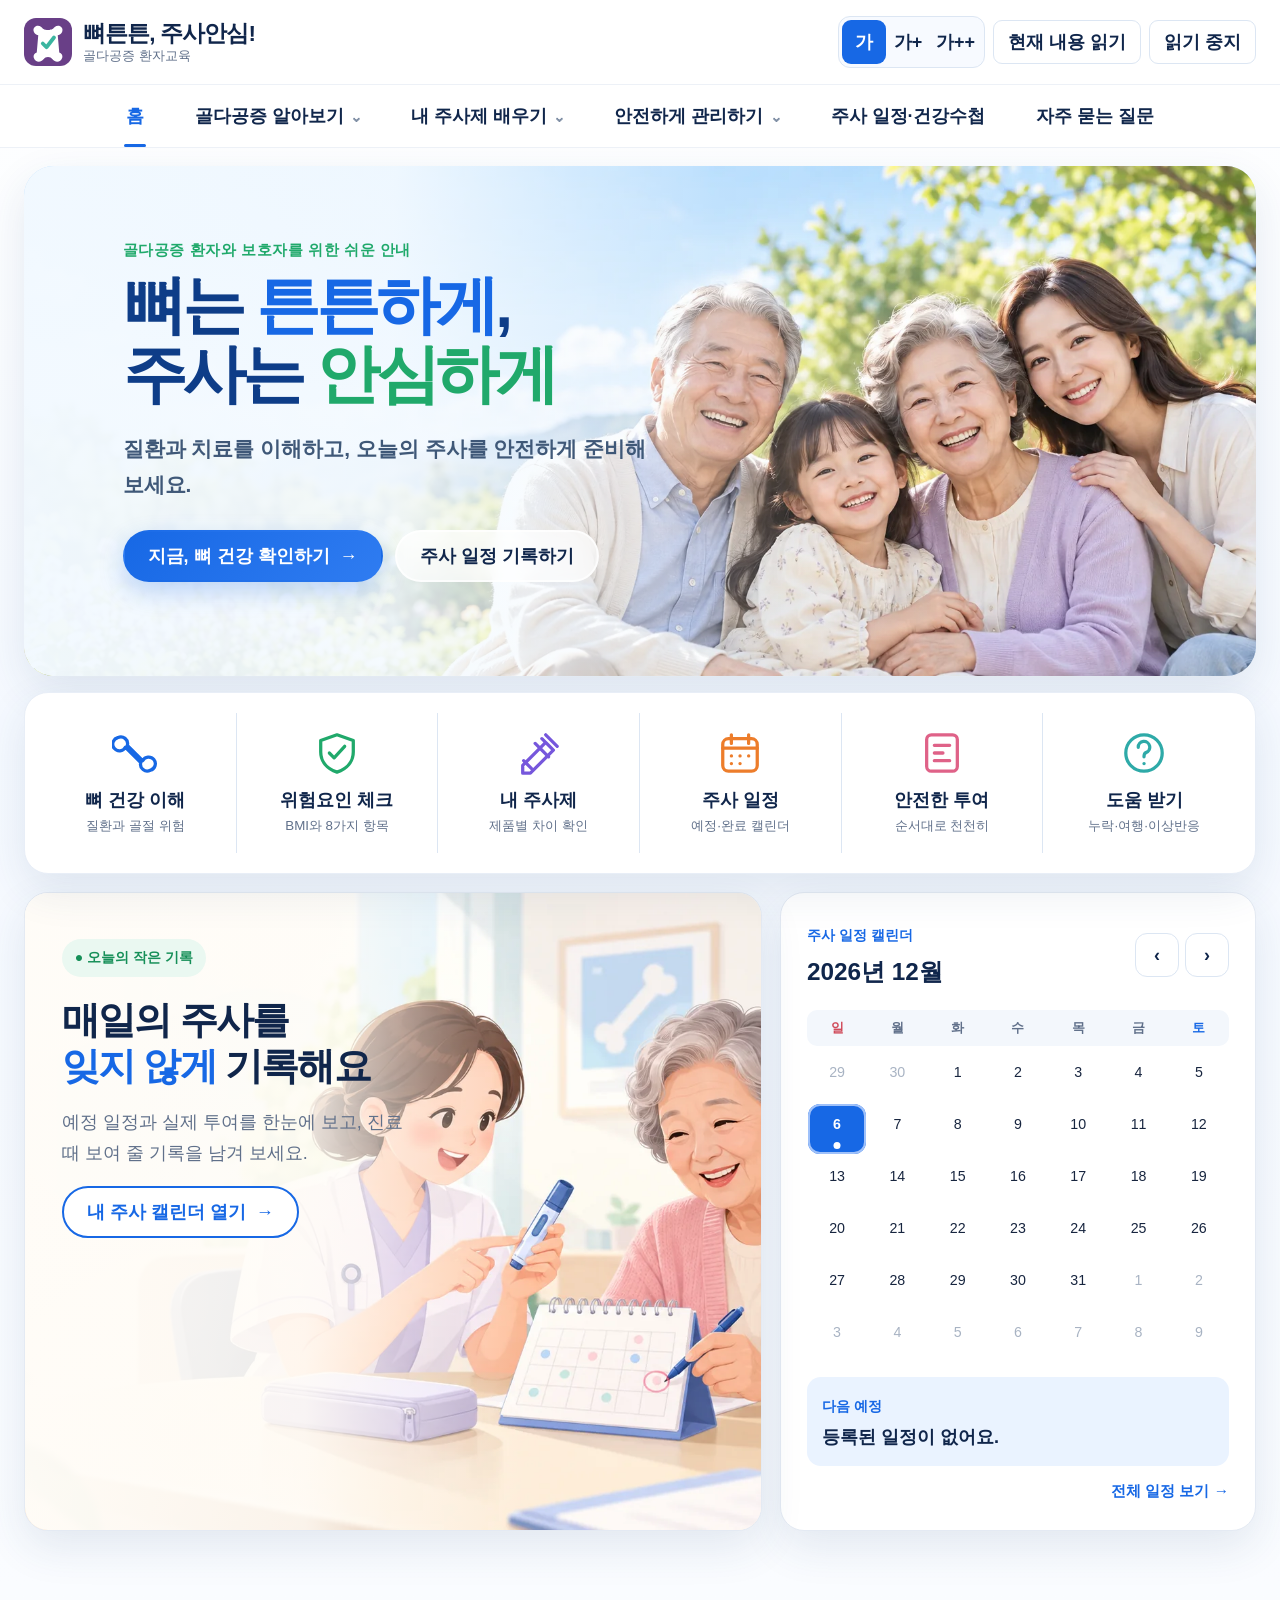
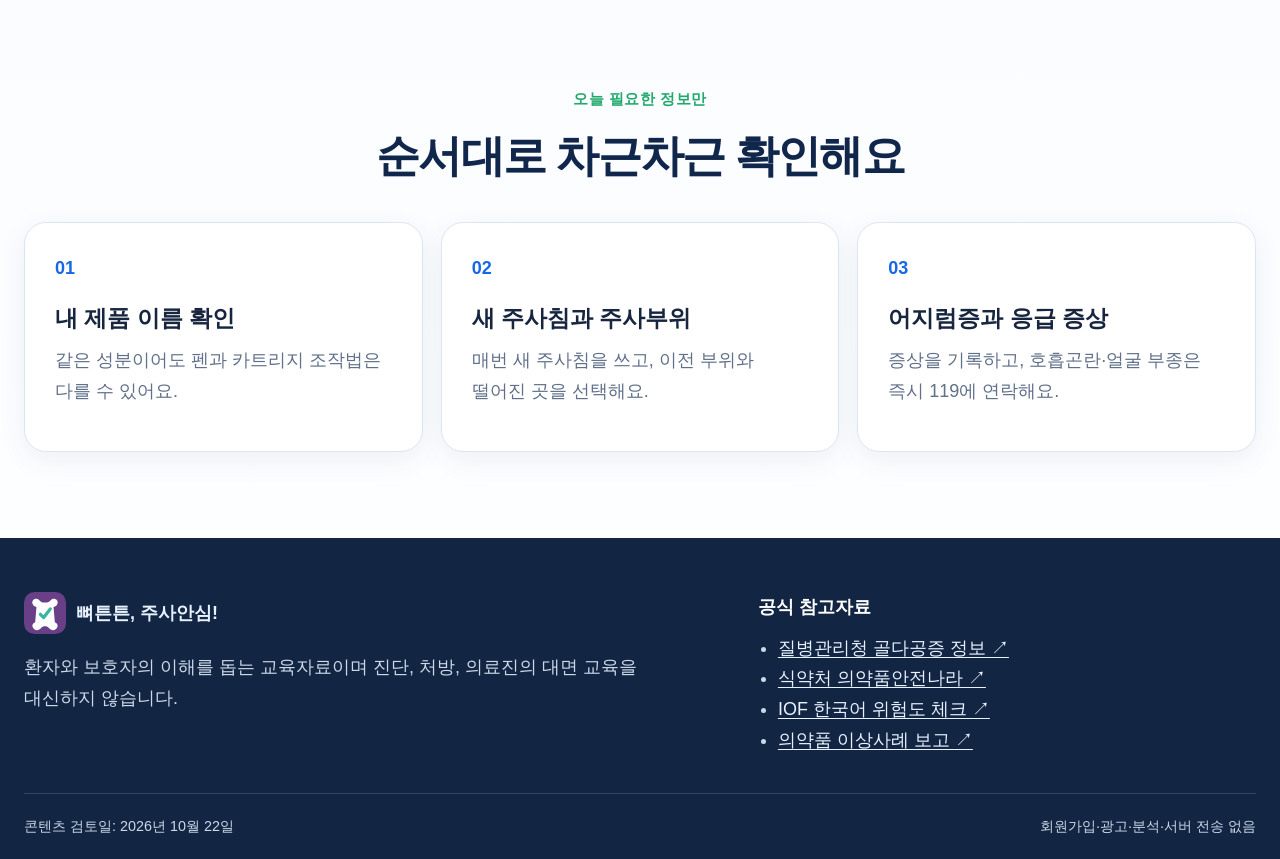
==== commit 736a6074: "Add Terrosa pen video and step-by-step guide" ====
--- a/index.html
+++ b/index.html
@@ -7,13 +7,13 @@
   <meta http-equiv="Content-Security-Policy" content="default-src 'self'; img-src 'self' data:; style-src 'self' 'unsafe-inline'; script-src 'self'; object-src 'none'; base-uri 'none'; form-action 'self'">
   <title>뼈튼튼, 주사안심! | 골다공증 환자교육</title>
   <link rel="icon" href="./assets/favicon.svg" type="image/svg+xml">
-  <link rel="stylesheet" href="./assets/styles.css?v=20261022">
+  <link rel="stylesheet" href="./assets/styles.css?v=20261022b">
 </head>
 <body data-page="home">
   <a class="skip-link" href="#main-content">본문 바로가기</a>
   <div id="site-shell"></div>
   <noscript><p class="noscript">이 사이트의 캘린더와 자가체크 기능을 사용하려면 JavaScript를 켜 주세요.</p></noscript>
-  <script src="./assets/pages.js?v=20261022" defer></script>
-  <script src="./assets/app.js?v=20261022" defer></script>
+  <script src="./assets/pages.js?v=20261022b" defer></script>
+  <script src="./assets/app.js?v=20261022b" defer></script>
 </body>
 </html>
--- a/assets/styles.css
+++ b/assets/styles.css
@@ -27,11 +27,15 @@
 
 .privacy-banner{margin-top:0;border:1px solid #b7d9c7;background:var(--green-soft)}.privacy-banner p{margin:3px 0}.storage-warning{border:1px solid #e7bd65;background:#fff7dd}.schedule-layout{display:grid;grid-template-columns:minmax(330px,.7fr) minmax(0,1.3fr);gap:22px;align-items:start;margin-top:28px}.schedule-editor{padding:28px;border:1px solid var(--line);border-radius:var(--radius);background:#fff;box-shadow:0 8px 26px rgba(35,72,119,.06)}.schedule-editor h2{margin:0}.entry-form{display:grid;gap:15px;margin-top:20px}.entry-form h3{margin:0 0 4px}.entry-form label{display:grid;gap:6px;color:var(--navy);font-weight:750}.entry-form label small{color:var(--muted);font-weight:500}input,select,textarea{width:100%;min-height:50px;padding:10px 12px;border:1px solid #b9c8da;border-radius:11px;color:var(--ink);background:#fff}textarea{resize:vertical}input:focus,select:focus,textarea:focus{border-color:var(--blue);box-shadow:0 0 0 3px rgba(23,104,229,.13)}.field-row{display:grid;grid-template-columns:1fr 1fr;gap:12px}.schedule-list-wrap{margin-top:32px;padding-top:26px;border-top:1px solid var(--line)}.schedule-list,.entry-list{display:grid;gap:10px}.schedule-item,.entry-item{padding:16px;border:1px solid var(--line);border-radius:14px;background:#fafdff}.schedule-item header,.entry-item header{display:flex;align-items:start;justify-content:space-between;gap:12px}.schedule-item h4,.entry-item h4{margin:0}.schedule-item p,.entry-item p{margin:3px 0;font-size:.9em}.item-actions{display:flex;gap:6px}.item-actions button{min-width:44px;min-height:44px;border:1px solid var(--line);border-radius:9px;color:var(--blue);background:#fff;cursor:pointer;font-weight:750}.item-actions button[data-action=delete]{color:var(--red)}.empty-state{padding:22px;border:1px dashed #b7c7da;border-radius:14px;color:var(--muted);text-align:center}.calendar-card-large{padding:30px}.calendar-card-large .calendar-day{min-height:70px;font-size:.95em}.calendar-legend{display:flex;flex-wrap:wrap;gap:16px;margin-top:16px;color:var(--muted);font-size:.82em}.dot{width:10px;height:10px;display:inline-block;margin-right:5px;border-radius:50%}.dot.planned{background:var(--blue)}.dot.complete{background:var(--green)}.dot.missed{background:var(--red)}.calendar-day-detail{min-height:110px;margin:18px 0;padding:18px;border-radius:16px;background:#f3f7fc}.calendar-day-detail h3{margin:0 0 6px}.calendar-day-detail p{margin:3px 0}.journal-records{margin-top:38px;padding:30px;border:1px solid var(--line);border-radius:var(--radius);background:#fff;box-shadow:0 8px 26px rgba(35,72,119,.06)}.journal-toolbar{display:flex;align-items:center;justify-content:space-between;gap:20px}.journal-toolbar h2{margin:0}.journal-actions{display:flex;flex-wrap:wrap;gap:8px}.journal-tabs{display:flex;gap:6px;margin:24px 0;padding:6px;border-radius:14px;background:#f1f5fa}.journal-tabs button{flex:1;min-height:50px;padding:8px;border:0;border-radius:10px;color:var(--muted);background:transparent;cursor:pointer;font-weight:800}.journal-tabs button[aria-selected=true]{color:var(--blue);background:#fff;box-shadow:0 3px 12px rgba(35,72,119,.1)}.journal-tabs span{display:inline-grid;min-width:26px;height:26px;place-items:center;margin-left:5px;border-radius:999px;background:var(--blue-soft)}.journal-panel{display:grid;grid-template-columns:minmax(300px,.72fr) minmax(0,1.28fr);gap:28px}.journal-panel>.entry-form{margin:0;padding:24px;border-radius:18px;background:#f7faff}.entry-list{max-height:760px;overflow:auto}dialog{width:min(560px,calc(100% - 32px));border:0;border-radius:22px;box-shadow:var(--shadow)}dialog::backdrop{background:rgba(11,27,53,.55)}
 
+.video-learning-card{overflow:hidden;border:1px solid #dfe7f2;border-radius:28px;background:#fff;box-shadow:var(--shadow)}.video-learning-copy{padding:30px 34px 24px}.video-learning-copy h2{margin:0;color:var(--navy);font-size:clamp(1.55rem,3vw,2.4rem)}.video-learning-copy p:last-child{margin:8px 0 0}.guide-video-wrap{position:relative;min-height:320px;background:#08101d}.guide-video{display:block;width:100%;aspect-ratio:16/9;background:#08101d;object-fit:contain}.video-load-status{position:absolute;left:50%;bottom:54px;z-index:2;margin:0;transform:translateX(-50%);padding:8px 14px;border-radius:999px;color:#fff!important;background:rgba(8,16,29,.84);font-size:.82em;font-weight:800;white-space:nowrap}.pen-guide-warning{margin-top:22px}.section-heading{max-width:760px;margin:70px auto 28px;text-align:center}.section-heading h2{margin:0;color:var(--navy);font-size:clamp(1.8rem,3.4vw,2.8rem)}.section-heading p:last-child{margin:8px 0 0}.photo-step-list{display:grid;grid-template-columns:repeat(3,minmax(0,1fr));gap:22px;margin:0;padding:0;list-style:none}.photo-step-card{min-width:0;overflow:hidden;border:1px solid var(--line);border-radius:22px;background:#fff;box-shadow:0 9px 24px rgba(35,72,119,.08)}.photo-step-title{min-height:88px;display:flex;align-items:center;gap:12px;padding:20px 22px}.photo-step-title span{width:42px;height:42px;flex:0 0 42px;display:grid;place-items:center;border-radius:50%;color:#fff;background:linear-gradient(135deg,var(--purple),#8d70e7);font-size:.82em;font-weight:900}.photo-step-title h3{margin:0;color:var(--navy);font-size:1.08em;line-height:1.35}.photo-step-card img{width:100%;aspect-ratio:16/9;border-block:1px solid var(--line);background:#eef2f7;object-fit:cover}.photo-step-card>p{margin:0;padding:20px 22px 24px;color:#4d607a}.aftercare-card{display:grid;grid-template-columns:.65fr 1.35fr;gap:30px;align-items:center;margin-top:30px;padding:32px;border-radius:24px;color:#eaf4ff;background:linear-gradient(135deg,#183b72,#116f88)}.aftercare-card h2{margin:0;color:#fff}.aftercare-card .eyebrow{color:#7ce1c1}.aftercare-card ol{margin:0;padding-left:1.4em}.aftercare-card li+li{margin-top:9px}.pen-guide-page>.notice.strong{margin-top:22px}.pen-guide-page>.source-banner{margin-top:28px}
+
 .faq-list{display:grid;gap:13px}.faq-list details{border:1px solid var(--line);border-radius:16px;background:#fff}.faq-list summary{min-height:64px;display:flex;align-items:center;justify-content:space-between;padding:15px 20px;cursor:pointer;color:var(--navy);font-weight:820}.faq-list summary::after{content:"+";color:var(--blue);font-size:1.35em}.faq-list details[open] summary::after{content:"–"}.faq-list p{margin:0;padding:0 20px 20px}.site-footer{padding-top:54px;color:#cbd8e9;background:#122543}.footer-grid{display:grid;grid-template-columns:1.15fr .85fr;gap:60px}.footer-brand{display:flex;align-items:center;gap:10px;color:#fff;text-decoration:none}.footer-brand img{width:42px}.site-footer h2{margin:0 0 10px;color:#fff;font-size:1em}.site-footer ul{margin:0;padding-left:20px}.site-footer a{color:#e8f2ff}.footer-bottom{display:flex;justify-content:space-between;gap:20px;margin-top:38px;padding-block:20px;border-top:1px solid rgba(255,255,255,.14);font-size:.8em}.toast{position:fixed;z-index:999;left:50%;bottom:25px;width:max-content;max-width:calc(100% - 32px);transform:translateX(-50%);padding:13px 20px;border-radius:999px;color:#fff;background:var(--navy);box-shadow:var(--shadow);text-align:center;font-weight:750}
 
 @media(max-width:1180px){.primary-nav>a,.primary-nav summary{padding-inline:13px}.home-hero-copy{width:57%;padding-left:5%}.quick-links{grid-template-columns:repeat(3,1fr)}.quick-links a:nth-child(3){border-right:0}.quick-links a:nth-child(-n+3){border-bottom:1px solid var(--line)}.home-dashboard{grid-template-columns:1fr}.info-card-grid.four{grid-template-columns:repeat(2,1fr)}}
 @media(max-width:980px){.shell{width:min(100% - 32px,820px)}.site-header{position:sticky;top:0}.header-main{min-height:72px;flex-wrap:wrap}.menu-toggle{display:inline-flex;align-items:center;gap:7px}.page-tools{order:2;width:100%;display:none;padding-bottom:12px}.nav-wrap{border:0}.primary-nav{position:absolute;left:0;right:0;top:72px;width:100%;max-height:calc(100vh - 72px);display:none;overflow-y:auto;padding:12px 16px 22px;border-top:1px solid var(--line);background:#fff;box-shadow:var(--shadow)}.primary-nav[data-open=true]{display:block}.primary-nav>a,.primary-nav summary{min-height:50px;justify-content:flex-start;padding:10px 12px;border-radius:10px}.primary-nav>a[aria-current=page]::after,.primary-nav summary[aria-current=true]::before{display:none}.primary-nav details{display:block}.nav-submenu{position:static;width:auto;padding:3px 0 8px 16px;transform:none;border:0;box-shadow:none}.nav-submenu a{min-height:46px}.home-hero{min-height:620px}.home-hero-photo{object-position:65% center}.home-hero-shade{background:linear-gradient(90deg,rgba(242,249,255,.98) 0%,rgba(244,250,255,.83) 48%,rgba(244,250,255,.1) 90%)}.home-hero-copy{width:70%;padding:60px 0 40px 6%}.feature-story-copy{width:60%}.definition-grid,.schedule-layout,.journal-panel{grid-template-columns:1fr}.product-grid,.reaction-grid,.info-card-grid.three{grid-template-columns:1fr}.guide-grid{grid-template-columns:1fr}.treatment-flow{grid-template-columns:1fr}.treatment-flow i{transform:rotate(90deg);justify-self:center}}
 @media(max-width:680px){body{font-size:calc(17px * var(--font-scale))}.shell{width:min(100% - 24px,620px)}.brand strong{font-size:1.02em}.brand small{display:none}.brand img{width:40px;height:40px}.font-tools,.speak-button{display:none!important}.home-hero{min-height:560px;margin-top:10px;border-radius:21px}.home-hero-photo{object-position:65% bottom}.home-hero-shade{background:linear-gradient(180deg,rgba(241,249,255,.98) 0%,rgba(241,249,255,.92) 47%,rgba(241,249,255,.18) 78%)}.home-hero-copy{width:100%;padding:38px 24px}.home-hero-copy h1{font-size:clamp(2.35rem,12vw,3.4rem)}.hero-lead{width:90%}.hero-actions .button{width:100%}.quick-links{grid-template-columns:repeat(2,1fr);padding:8px;border-radius:19px}.quick-links a{min-height:120px;border-bottom:1px solid var(--line)}.quick-links a:nth-child(odd){border-right:1px solid var(--line)}.quick-links a:nth-child(even){border-right:0}.quick-links a:nth-last-child(-n+2){border-bottom:0}.quick-icon,.quick-icon svg{width:39px;height:39px}.feature-story{min-height:560px}.feature-story>img{object-position:58% bottom}.feature-story::after{background:linear-gradient(180deg,rgba(255,252,247,.98),rgba(255,252,247,.9) 52%,transparent 80%)}.feature-story-copy{width:100%;padding:28px 22px}.home-calendar-card,.calendar-card-large,.schedule-editor,.journal-records{padding:19px}.calendar-day{min-height:48px;font-size:.74em}.calendar-card-large .calendar-day{min-height:54px}.home-guides{padding-block:58px}.page-hero{padding-block:48px}.content-section{padding-block:46px 66px}.bone-compare,.info-card-grid.four,.step-grid,.checkbox-grid,.field-row,.disposal-card,.footer-grid{grid-template-columns:1fr}.source-banner,.help-banner,.journal-toolbar{align-items:stretch;flex-direction:column}.segmented-control{grid-template-columns:1fr}.bmi-inputs{display:grid}.status-options{flex-direction:column}.journal-actions .button{flex:1 1 140px}.journal-tabs{overflow-x:auto}.journal-tabs button{min-width:132px}.footer-bottom{flex-direction:column}}
 @media(max-width:360px){.shell{width:calc(100% - 16px)}.brand strong{font-size:.9em}.menu-toggle{padding-inline:10px}.home-hero-copy{padding-inline:18px}.home-calendar-card,.calendar-card-large,.schedule-editor,.journal-records,.question-card,.quiz-form fieldset{padding:15px}.calendar-day,.calendar-card-large .calendar-day{min-height:45px}.calendar-nav button{min-width:40px}}
+@media(max-width:1180px){.photo-step-list{grid-template-columns:repeat(2,minmax(0,1fr))}}
+@media(max-width:680px){.video-learning-copy{padding:24px 20px 18px}.photo-step-list{grid-template-columns:1fr}.photo-step-title{min-height:0}.aftercare-card{grid-template-columns:1fr;padding:25px 22px}}
 @media print{body{background:#fff;color:#000;font-size:12pt}.site-header,.site-footer,.page-hero,.privacy-banner,.storage-warning,.schedule-editor,.journal-toolbar .journal-actions,.journal-tabs,.entry-form,.calendar-nav,#prefill-injection,.toast,dialog{display:none!important}.shell{width:100%}.content-section{padding:0}.schedule-layout,.journal-panel{display:block}.calendar-card,.journal-records,.entry-item{border:1px solid #888;box-shadow:none;break-inside:avoid}.journal-panel[hidden]{display:block!important;margin-top:24px}.entry-list{max-height:none;overflow:visible}}
 @media(prefers-reduced-motion:reduce){*,*::before,*::after{scroll-behavior:auto!important;transition:none!important;animation:none!important}}
